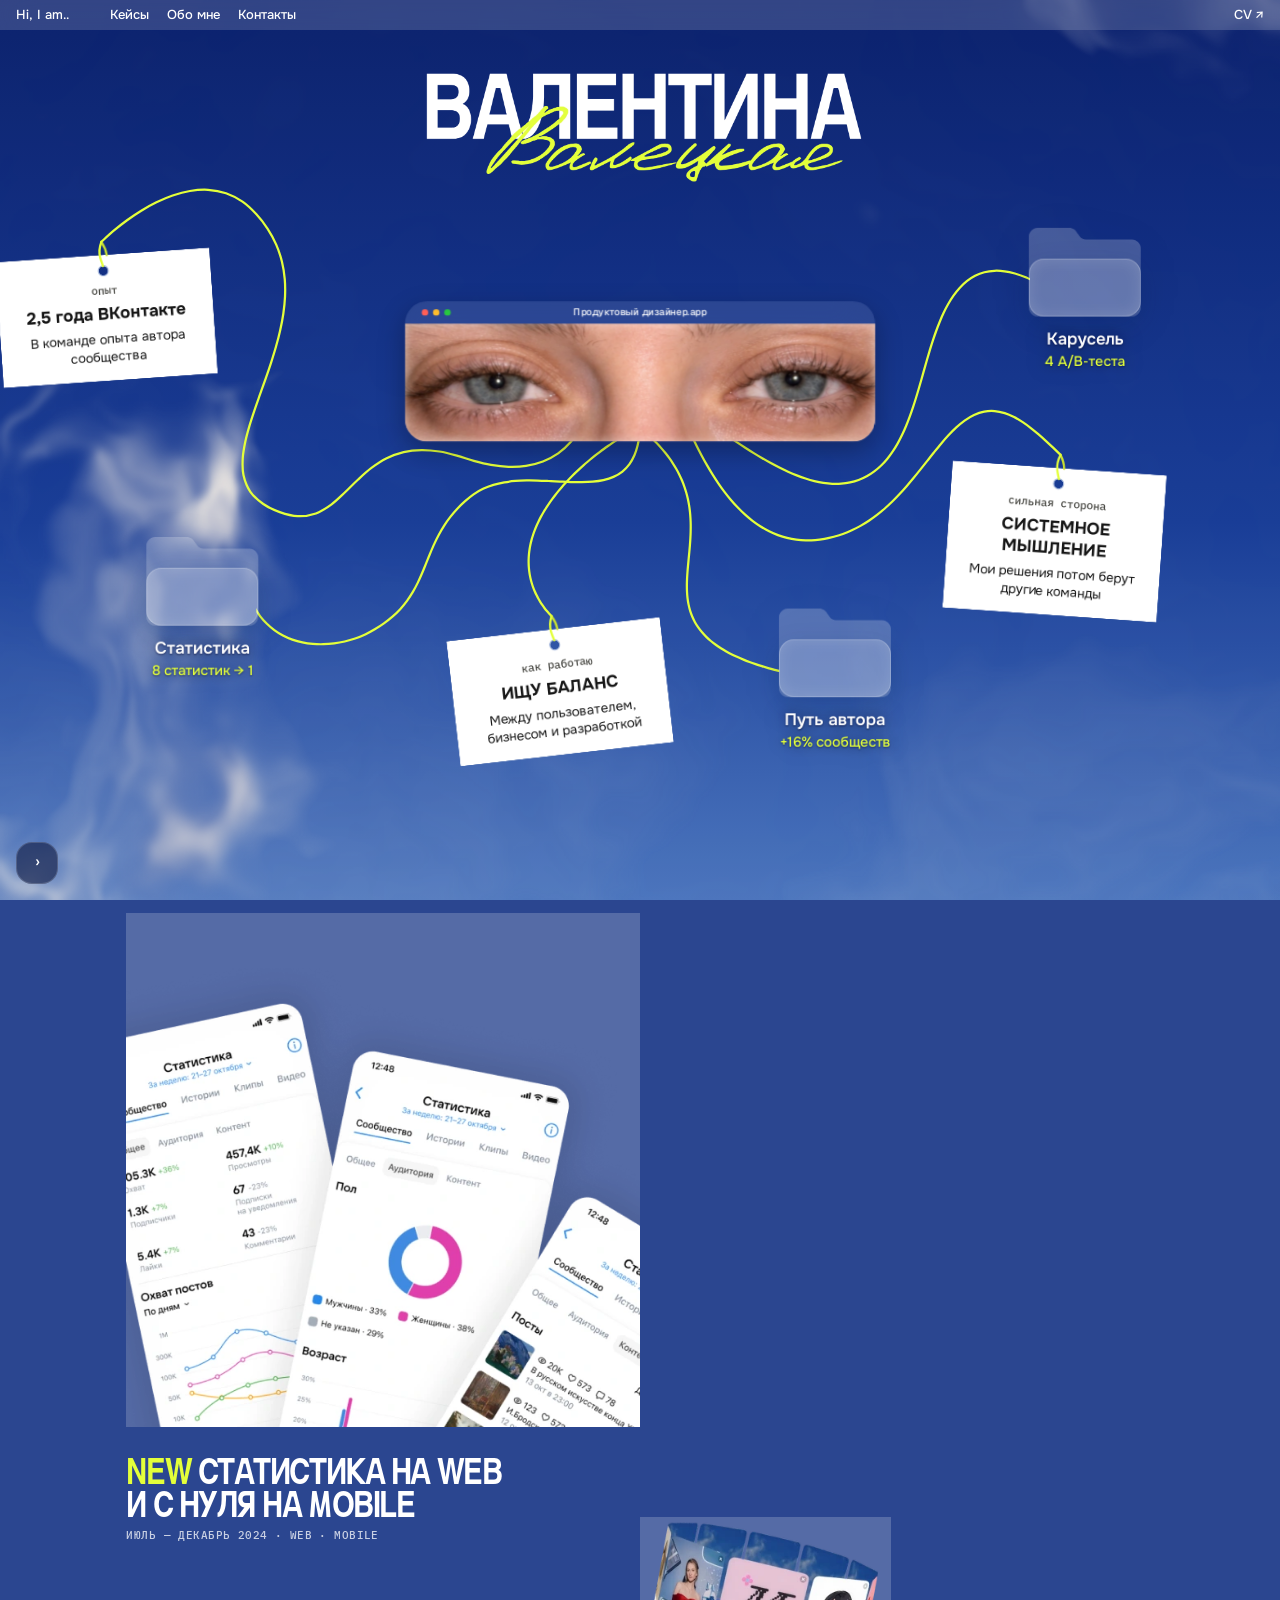
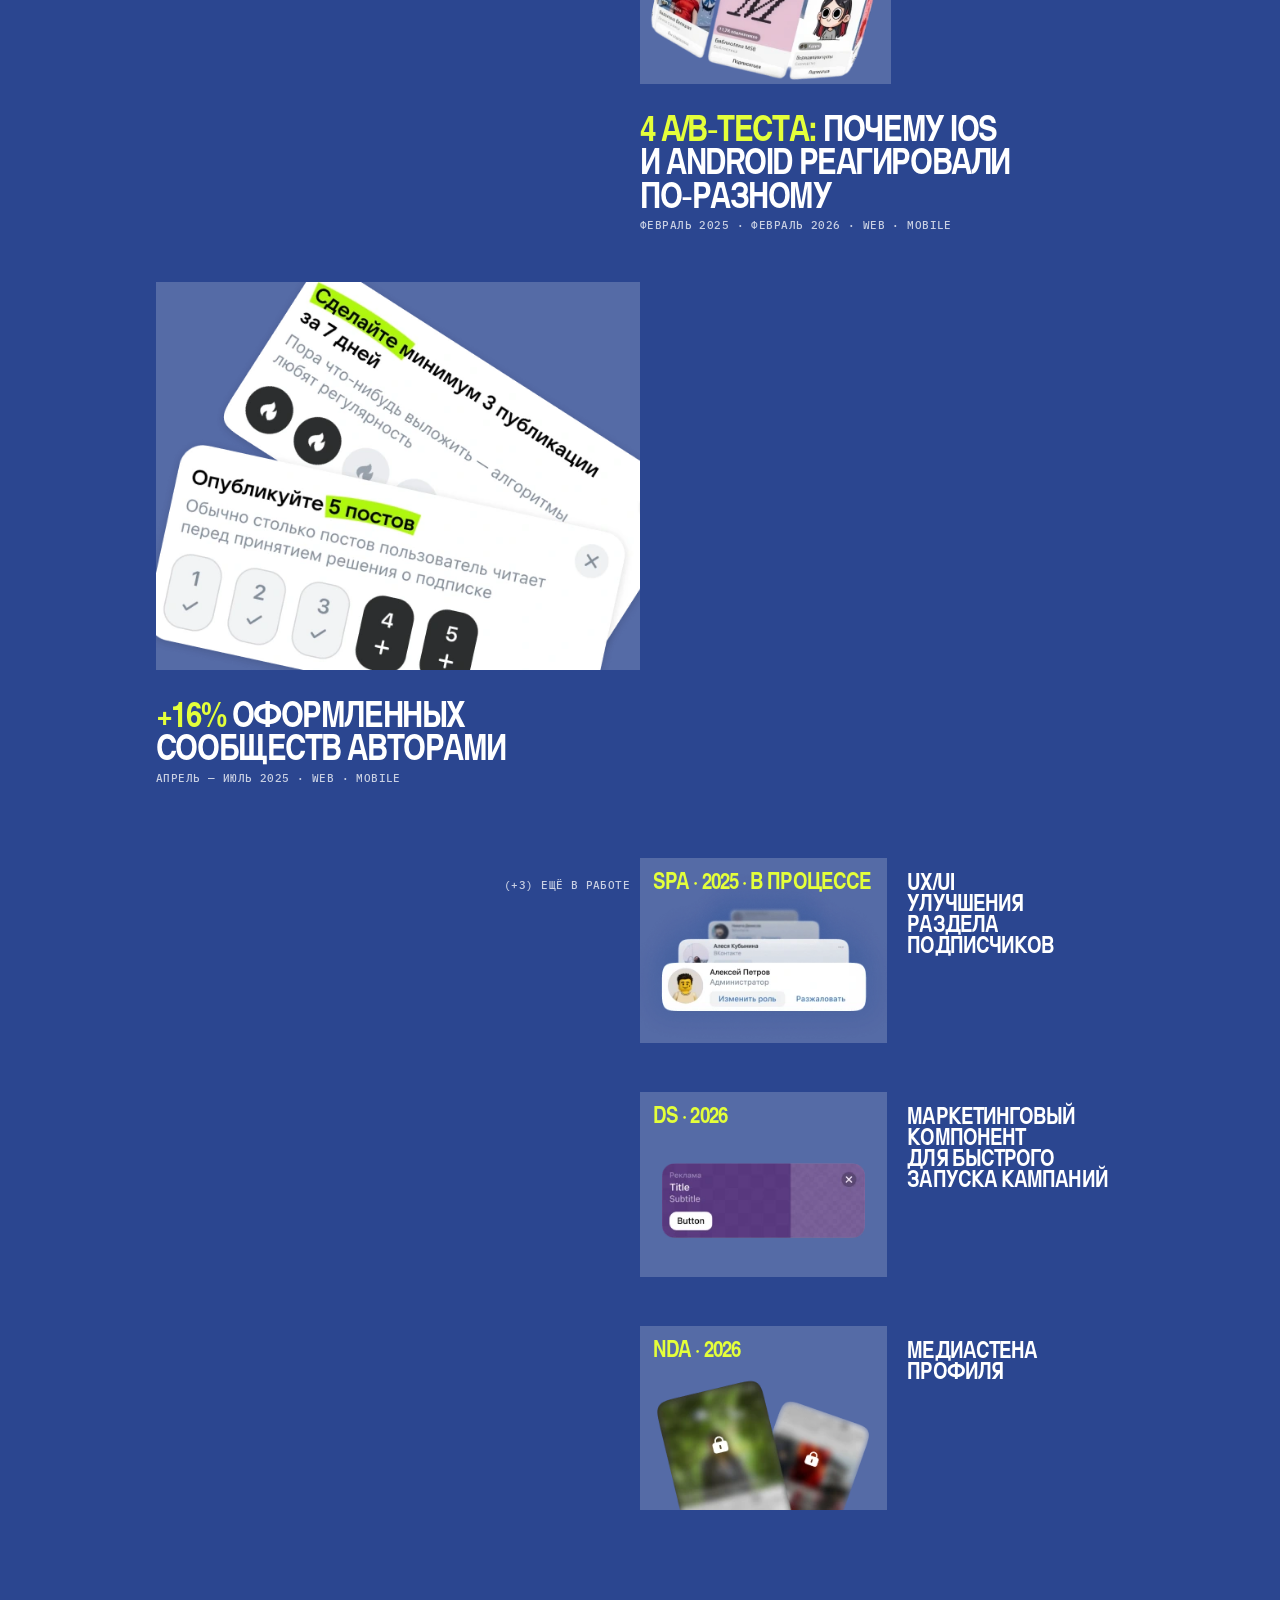
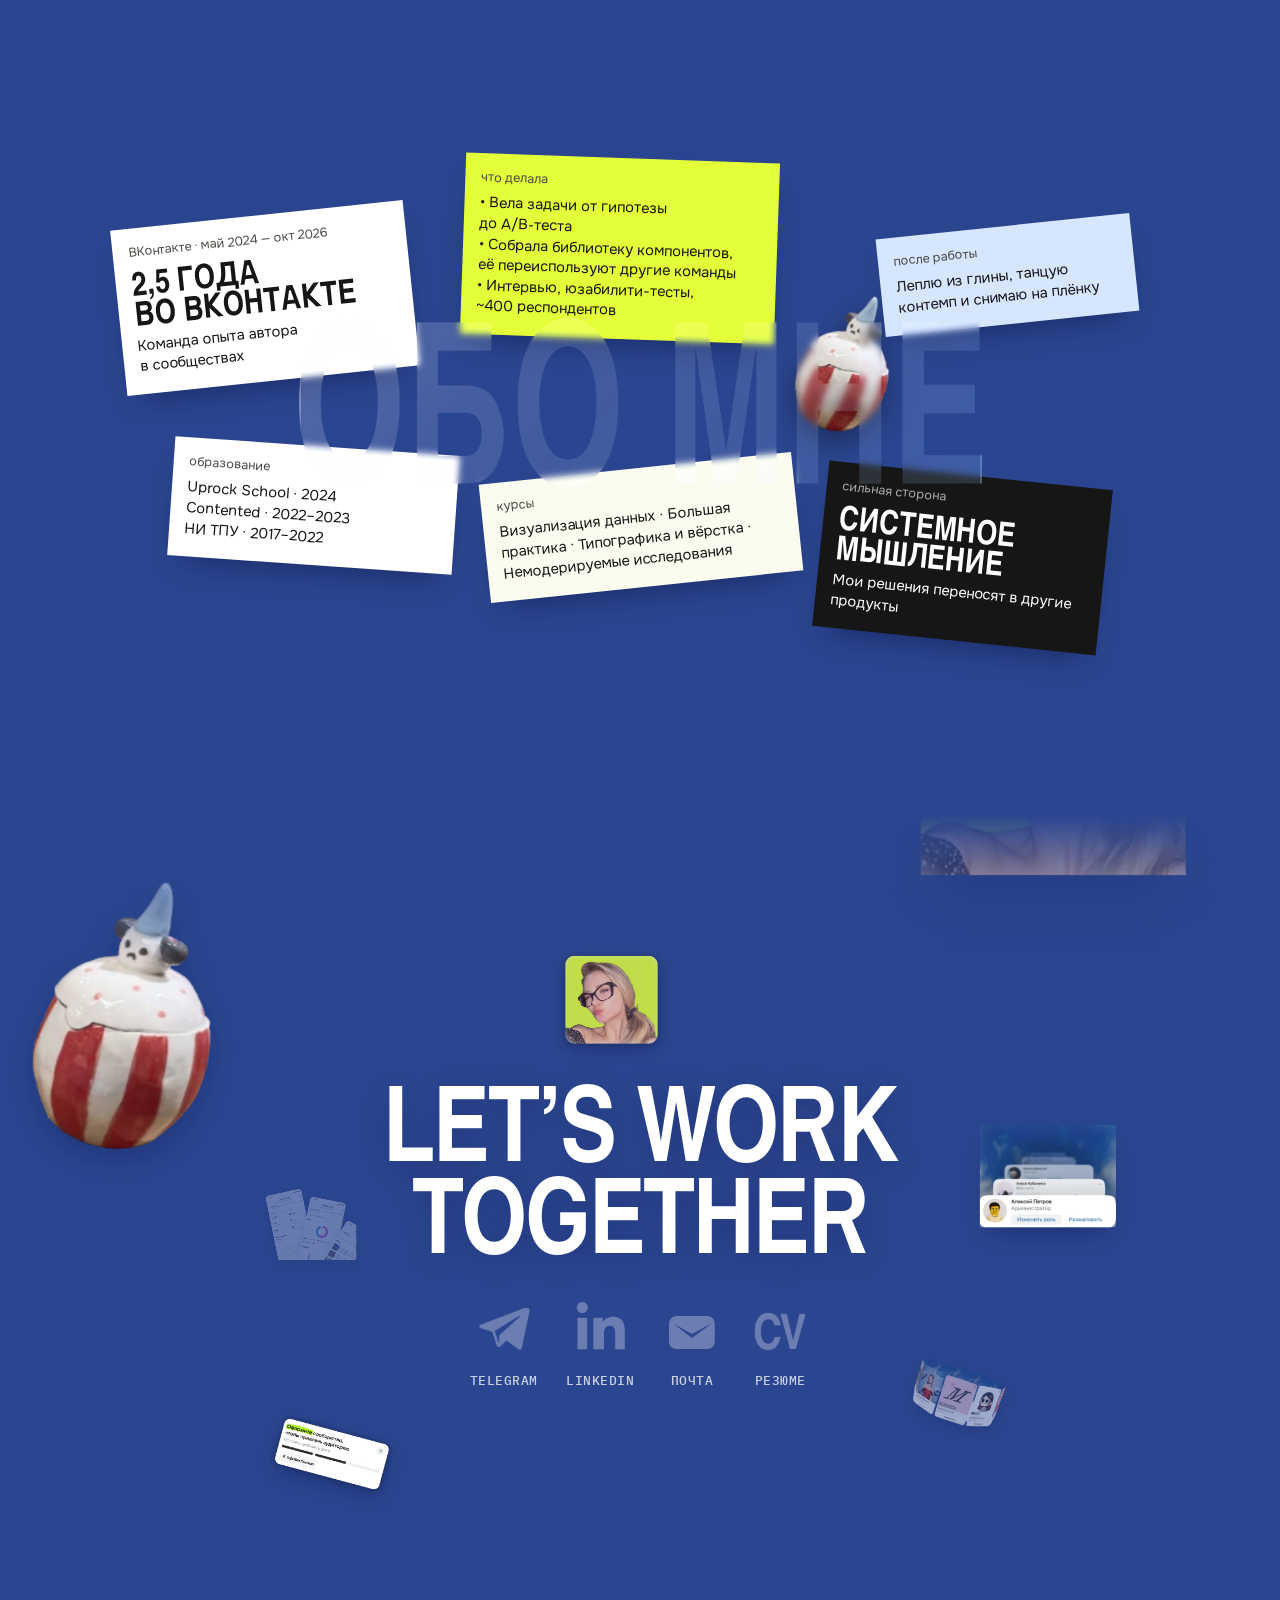
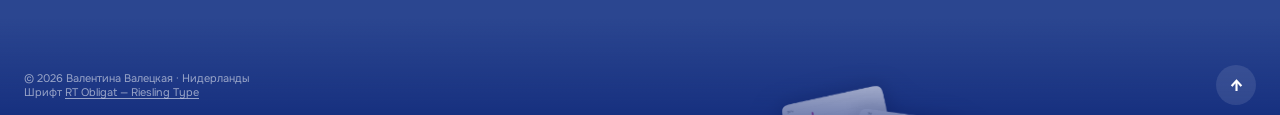
==== test/index.html @ 23420b8c "Верёвки: без маски и стекла, к папке без зазора, одновременный приход; ховер с узла на папку; футер " ====
<!DOCTYPE html>
<html lang="ru" class="smooth-float">
<head>
<meta charset="utf-8"><base href="../"><meta name="robots" content="noindex"><link rel="icon" href="data:,">
<meta name="viewport" content="width=device-width, initial-scale=1">
<title>ТЕСТ · Валентина Валецкая · Web</title>
<link rel="preconnect" href="https://fonts.googleapis.com"><link rel="preconnect" href="https://fonts.gstatic.com" crossorigin>
<link href="https://fonts.googleapis.com/css2?family=Onest:wght@400;500;600;700&family=IBM+Plex+Mono:wght@500&family=Geist:wght@500&display=swap" rel="stylesheet">
<link rel="stylesheet" href="css/tokens.css?v=11230410">
<link rel="stylesheet" href="css/web.css?v=11242345">
<link rel="stylesheet" href="css/modal.css?v=11230410">
<!-- ТЕСТОВАЯ КОПИЯ (test/): варианты масштаба блоков, 23.11. Пути — от корня сайта через <base>. -->
<script>/* настройки, которые web.js читает при загрузке; v — вариант для сравнения (1 — зафиксирован, 2 — Figma 238:8845 + комментарии) */ { const q = new URLSearchParams(location.search), d = document.documentElement, v = q.get('sky1'); d.dataset.style = 'old'; d.dataset.skyTop = v === null ? '.35' : v; d.dataset.v = q.get('v') === '2' ? '2' : '1'; d.classList.add('v2-boot', 'js'); /* 'js' сразу в <head>: узлы первого экрана скрыты с первого кадра (раньше мелькали до загрузки web.js) */
  if ('scrollRestoration' in history) history.scrollRestoration = 'manual'; if (!location.hash) addEventListener('load', () => scrollTo(0, 0)); }
/* «Обо мне» как в Figma 165:2635: положение [left, top] и наклон каждой карточки (порядок как в разметке) */
window.PILE_LAYOUT = [[188, 130, -6], [540, 72, 2], [881, 210, 7], [965, 142, -6], [561, 388, -6], [903, 395, 6], [242, 366, 4]];
/* Вариант №2 (её комментарий 24.11, 22:24): карточки закрывают надпись «Обо мне» — она проявляется, только когда видно ≥60 % её площади.
   Порядок: ВКонтакте, что делала (висит на верёвке по центру), игрушка, после работы, курсы, сильная сторона, образование */
if (document.documentElement.dataset.v === '2') window.PILE_LAYOUT = [[279, 135, -6], [560, 84, 4], [858, 150, 7], [953, 178, -9.2], [570, 324, -8.2], [865, 323, 13.1], [324, 313, 6.3]]; /* её исходная композиция 249:9943 (25.11), центр бирки — на оси */</script>
<link rel="stylesheet" href="test/fit.css?v=64">
</head>
<body class="v7">
<div class="sky" aria-hidden="true"></div>

<!-- 0 · Меню-бар -->
<header class="bar">
  <a class="bar__hi" href="#top">Hi, I&nbsp;am..</a>
  <nav class="bar__nav" aria-label="Разделы"><a href="#cases">Кейсы</a><a href="#about">Обо мне</a><a href="#contacts">Контакты</a></nav>
  <a class="bar__cv" href="cv.pdf" target="_blank" rel="noopener">CV ↗</a>
</header>

<main>
<h1 class="vh">Валентина Валецкая — продуктовый дизайнер</h1>

<!-- 1 · ГЕРОЙ — её фрейм 24:4008, ховер — 24:4088 -->
<section class="hero" id="top">
  <div class="stage" id="stage">
    <svg class="lines" viewBox="0 0 1440 900" aria-hidden="true">
      <path data-to="t1" class="rev" pathLength="1" transform="matrix(.93821 -.34606 .34606 .93821 198.9531 247.1184)" d="M0 27.586C60.511-4.986 134.313-17.589 156.847 40.139 210.553 177.725-48.902 250.232 41.914 332.958 99.928 385.805 138.791 261.893 232.567 341.993 300.649 400.146 346.464 364.072 356.523 354.139"/>
      <path data-to="f1" pathLength="1" transform="matrix(-.87765 .47931 .47931 .87765 714.6855 444.7693)" d="M0 11.087C54.239 106.231 113.553-16.745 183.595 1.974 253.328 20.611 253.95 84.899 331.006 87.253 365.716 88.314 419.702 65.021 421.111 6.055"/>
      <path data-to="t2" pathLength="1" transform="translate(606.8418 464)" d="M97.158 0C38.658 31-54.442 117.6 41.158 216"/>
      <path data-to="f2" pathLength="1" transform="matrix(.93821 -.34606 .34606 .93821 722.5002 458.5001)" d="M0 0C91.457 149.379-91.942 187.164 78.558 307.164"/>
      <path data-to="t3" pathLength="1" transform="translate(770.5 454)" d="M0 0C21 47.167 70.5 132.469 163 126 322 114.881 340-94 455.5 71.5"/>
      <path data-to="f3" pathLength="1" transform="translate(796 285.6593)" d="M0 166.841C324 401.341 241.5-76.659 421.5 10.841"/>
    </svg>

    <img class="name" src="assets/hero-name-v7.webp" alt="Валентина Валецкая" width="1438" height="393">
    <div class="tip"><img src="assets/tooltip.webp" alt="Product Designer" width="800" height="463"></div>

    <div class="win">
      <div class="win__top"><i></i><i></i><i></i><span>Валя.app</span></div>
      <div class="win__eyes"><img id="eyes" src="assets/eyes/center-relaxed.webp" alt="Глаза Вали следят за курсором" width="1172" height="294"><b class="cnr"></b></div>
      <div class="win__bot"><a class="pill" href="https://t.me/emgusei" target="_blank" rel="noopener">TG ↗</a><a class="pill" href="cv.pdf" target="_blank" rel="noopener">CV ↓</a></div>
    </div>

    <!-- Папки: стекло, внутри — кусочки кейса. При наведении папка раскрывается в большую -->
    <a class="node folder" id="f1" href="#case-stat" style="left:187px;top:566px">
      <span class="ic"><svg class="ic__back" viewBox="0 0 120 95.1"><path d="M9.06 0H43.02C47.55 0 49.81 2.26 52.08 5.66L55.47 10.19C56.6 11.32 58.87 12.45 61.13 12.45H110.94C115.47 12.45 120 16.98 120 21.51V86.04C120 90.57 115.47 95.09 110.94 95.09H9.06C4.53 95.09 0 90.57 0 86.04V9.06C0 4.53 4.53 0 9.06 0Z"/></svg>
        <img class="ic__in" src="assets/in-stat.webp" alt="" style="left:-2px;top:-8px;width:128px"><i class="ic__front"></i></span>
      <b class="folder__t">Статистика</b><span class="folder__m">8 статистик → 1</span>
      <span class="big" aria-hidden="true"><svg class="big__shape" viewBox="0 0 328 266.1"><path d="M24.75 0H117.58C129.96 0 136.15 6.34 142.34 15.84L151.62 28.51C154.72 31.68 160.91 34.85 167.09 34.85H303.25C315.62 34.85 328 47.52 328 60.19V240.75C328 253.42 315.62 266.09 303.25 266.09H24.75C12.38 266.09 0 253.42 0 240.75V25.34C0 12.67 12.38 0 24.75 0Z"/></svg>
        <b class="big__h"><em>8 статистик → 1</em> раздел на&nbsp;web и&nbsp;mobile</b><span class="big__pv"><img class="big__img" src="assets/case1-cover.webp" alt="" style="--l:40px;--t:100px;--w:250px"></span><img class="big__img big__img--plain" src="assets/case1-cover.webp" alt=""></span>
    </a>
    <a class="node folder" id="f2" href="#case-path" style="left:855px;top:642px">
      <span class="ic"><svg class="ic__back" viewBox="0 0 120 95.1"><path d="M9.06 0H43.02C47.55 0 49.81 2.26 52.08 5.66L55.47 10.19C56.6 11.32 58.87 12.45 61.13 12.45H110.94C115.47 12.45 120 16.98 120 21.51V86.04C120 90.57 115.47 95.09 110.94 95.09H9.06C4.53 95.09 0 90.57 0 86.04V9.06C0 4.53 4.53 0 9.06 0Z"/></svg>
        <img class="ic__in" src="assets/in-path.webp" alt="" style="left:6px;top:4px;width:116px"><i class="ic__front"></i></span>
      <b class="folder__t">Путь автора</b><span class="folder__m">+16% сообществ</span>
      <span class="big" aria-hidden="true"><svg class="big__shape" viewBox="0 0 328 266.1"><path d="M24.75 0H117.58C129.96 0 136.15 6.34 142.34 15.84L151.62 28.51C154.72 31.68 160.91 34.85 167.09 34.85H303.25C315.62 34.85 328 47.52 328 60.19V240.75C328 253.42 315.62 266.09 303.25 266.09H24.75C12.38 266.09 0 253.42 0 240.75V25.34C0 12.67 12.38 0 24.75 0Z"/></svg>
        <b class="big__h"><em>+16%</em> оформленных сообществ</b><span class="big__pv"><img class="big__img" src="assets/case2-cover.webp" alt="" style="--l:16px;--t:88px;--w:296px"></span><img class="big__img big__img--plain" src="assets/case2-cover.webp" alt=""></span>
    </a>
    <a class="node folder" id="f3" href="#case-car" style="left:1166px;top:229px">
      <span class="ic"><svg class="ic__back" viewBox="0 0 120 95.1"><path d="M9.06 0H43.02C47.55 0 49.81 2.26 52.08 5.66L55.47 10.19C56.6 11.32 58.87 12.45 61.13 12.45H110.94C115.47 12.45 120 16.98 120 21.51V86.04C120 90.57 115.47 95.09 110.94 95.09H9.06C4.53 95.09 0 90.57 0 86.04V9.06C0 4.53 4.53 0 9.06 0Z"/></svg>
        <img class="ic__in" src="assets/in-car.webp" alt="" style="left:4px;top:-12px;width:118px"><i class="ic__front"></i></span>
      <b class="folder__t">Карусель</b><span class="folder__m">4 A/B‑теста</span>
      <span class="big big--left" aria-hidden="true"><svg class="big__shape" viewBox="0 0 328 266.1"><path d="M24.75 0H117.58C129.96 0 136.15 6.34 142.34 15.84L151.62 28.51C154.72 31.68 160.91 34.85 167.09 34.85H303.25C315.62 34.85 328 47.52 328 60.19V240.75C328 253.42 315.62 266.09 303.25 266.09H24.75C12.38 266.09 0 253.42 0 240.75V25.34C0 12.67 12.38 0 24.75 0Z"/></svg>
        <b class="big__h"><em>4 A/B‑теста</em> карусели авторов</b><span class="big__pv"><img class="big__img" src="assets/carousel-cover.webp" alt="" style="--l:75px;--t:76px;--w:199px"></span><img class="big__img big__img--car big__img--plain" src="assets/carousel-cover.webp" alt=""></span>
    </a>

    <!-- Бирки — её тексты, чуть под углом -->
    <div class="node tag" id="t1" tabindex="0" style="left:85px;top:268px;--r:-3.9deg"><div class="tag__c">
      <i class="tag__hole"></i><span class="tag__l">опыт</span><b class="tag__t tag__t--lc">2,5 года ВКонтакте</b><span class="tag__d">В&nbsp;команде опыта автора сообщества</span></div><svg class="tag__loop" aria-hidden="true"><path class="tag__back" d="M115 -14C117.6 -9.5 119.4 -4.6 119.8 0.5"/><path d="M115 -14C112.6 -8.6 111.6 -3.4 112.6 2.4 113.4 7 114.6 9.6 115 12"/><circle class="tag__j" cx="115" cy="-14" r=".5"/></svg></div>
    <div class="node tag" id="t2" tabindex="0" style="left:526px;top:674px;--r:-6.5deg"><div class="tag__c">
      <i class="tag__hole"></i><span class="tag__l">как работаю</span><b class="tag__t">Ищу баланс</b><span class="tag__d">Между пользователем, бизнесом и&nbsp;разработкой</span></div><svg class="tag__loop" aria-hidden="true"><path class="tag__back" d="M115 -14C117.6 -9.5 119.4 -4.6 119.8 0.5"/><path d="M115 -14C112.6 -8.6 111.6 -3.4 112.6 2.4 113.4 7 114.6 9.6 115 12"/><circle class="tag__j" cx="115" cy="-14" r=".5"/></svg></div>
    <div class="node tag" id="t3" tabindex="0" style="left:1118px;top:502px;--r:4deg"><div class="tag__c">
      <i class="tag__hole"></i><span class="tag__l">сильная сторона</span><b class="tag__t">Системное<br>мышление</b><span class="tag__d">Мои решения потом берут другие команды</span></div><svg class="tag__loop" aria-hidden="true"><path class="tag__back" d="M115 -14C117.6 -9.5 119.4 -4.6 119.8 0.5"/><path d="M115 -14C112.6 -8.6 111.6 -3.4 112.6 2.4 113.4 7 114.6 9.6 115 12"/><circle class="tag__j" cx="115" cy="-14" r=".5"/></svg></div>
  </div>
</section>

<!-- 2 · КЕЙСЫ — без заголовка, облака светлеют -->
<section class="cases" id="cases" aria-label="Кейсы">
  <div class="cases__grid">
    <a class="case" href="#case-stat">
      <h2 class="case__h"><em>NEW статистика</em> на&nbsp;web и&nbsp;с&nbsp;нуля на&nbsp;mobile</h2>
      <img class="case__img" src="assets/case1-card.webp" alt="Экраны новой статистики сообществ" loading="lazy">
      <ul class="chips"><li class="chip">Mobile</li></ul>
          </a>
    <a class="case" href="#case-path">
      <h2 class="case__h"><em>+16%</em> оформленных сообществ авторами</h2>
      <img class="case__img case__img--2" src="assets/case2-card.webp" alt="Карточки онбординга нового автора" loading="lazy">
      <ul class="chips"><li class="chip">Mobile</li></ul>
          </a>
    <a class="case case--car" href="#case-car">
      <h2 class="case__h"><em>4 A/B‑теста:</em> почему iOS и&nbsp;Android реагировали по‑разному</h2>
      <div class="case__spin"><img class="case__img case__img--3" src="assets/carousel-card.webp" alt="Карусель «Авторы для вас»" loading="lazy"><video class="case__video" muted loop playsinline preload="none" data-src="assets/carousel-spin.mp4"></video></div>
      <ul class="chips"><li class="chip">iOS</li><li class="chip">Android</li></ul>
          </a>
  </div>

  <!-- Другие работы — без заголовка, файлами -->
  <div class="files">
    <button class="file" type="button" data-locked><span class="file__pv"><img src="assets/subs-card.webp" alt=""><span class="chip">В процессе</span></span>
      <b class="file__t">Подписчики.case</b><span class="file__m">4 шага → 1</span><span class="plate"><b>Кейс в процессе</b>Дописываю. Расскажу на&nbsp;созвоне</span></button>
    <button class="file" type="button" data-locked><span class="file__pv file__pv--ad"><b>AD</b><span class="chip">В процессе</span></span>
      <b class="file__t">Рекламный баннер.case</b><span class="file__m">запуск за&nbsp;3&nbsp;недели</span><span class="plate"><b>Кейс в процессе</b>Дописываю. Расскажу на&nbsp;созвоне</span></button>
    <button class="file" type="button" data-locked><span class="file__pv"><img src="assets/cover-nda.webp" alt="" class="file__nda"><span class="chip">NDA</span></span>
      <b class="file__t">Кое-что для профиля.case</b><span class="file__m">2026, ещё не&nbsp;вышел</span><span class="plate"><b>Под NDA</b>Покажу на&nbsp;созвоне без&nbsp;записи</span></button>
  </div>
</section>

<!-- 3 · ОБО МНЕ — растащи. Заголовок — её вектор Obligat -->
<section class="about" id="about" aria-labelledby="about-h">
  <h2 class="vh" id="about-h">Обо мне</h2>
  <div class="pile" id="pile">
    <img class="pile__title" src="assets/about-title.webp" alt="" aria-hidden="true"><b class="pile__word" aria-hidden="true">Обо мне</b>
    <article class="card card--white" style="left:120px;top:140px;width:300px"><span class="card__l">ВКонтакте · май 2024 — окт 2026</span><b class="card__h">2,5 года во&nbsp;ВКонтакте</b><p>Команда опыта автора в&nbsp;сообществах</p></article>
    <article class="card card--lime" style="left:470px;top:110px;width:320px"><span class="card__l">что делала</span><ul><li>Вела задачи от&nbsp;гипотезы до&nbsp;A/B‑теста</li><li>Собрала библиотеку компонентов, её&nbsp;переиспользуют другие команды</li><li>Интервью, юзабилити-тесты, ~400&nbsp;респондентов</li></ul></article>
    <img class="toy" src="assets/web-obj-flower.webp" alt="Керамическая баночка-клоун, сделала сама" draggable="false" style="left:880px;top:120px;width:94px;--r:-7deg">
    <article class="card card--sky" style="left:1110px;top:150px;width:260px"><span class="card__l">после работы</span><p>Леплю из&nbsp;глины, танцую контемп и&nbsp;снимаю на&nbsp;плёнку</p></article>
    <article class="card card--paper" style="left:560px;top:470px;width:320px"><span class="card__l">курсы</span><p>Визуализация данных · Большая практика · Типографика и&nbsp;вёрстка · Немодерируемые исследования</p></article>
    <article class="card card--ink" style="left:1000px;top:420px;width:290px"><span class="card__l">сильная сторона</span><b class="card__h">Системное мышление</b><p>Мои решения переносят в другие продукты</p></article>
    <article class="card card--white" style="left:150px;top:560px;width:290px"><span class="card__l">образование</span><p>Uprock School · 2024<br>Contented · 2022–2023<br>НИ&nbsp;ТПУ · 2017–2022</p></article>
  </div>
  <button class="pile__tidy" type="button" hidden>Навести порядок</button>
</section>

<!-- 4 · КОНТАКТЫ — её лист, ровные язычки ↗, облако с травой снизу -->
<section class="cx" id="contacts" aria-labelledby="contacts-h">
  <!-- 4 · Контакты «Полёт» (её выбор 23.11 из contacts-lab.html): экран статичный, летят только картинки.
       Когда контакты встали на весь экран (это конец страницы), скролл вниз страницу не двигает — летим вперёд; вверх — как обычно -->
  <div class="cx__fx" aria-hidden="true"></div>
  <div class="cx__core">
    <h2 class="cx__h" id="contacts-h">Let’s work<br>together</h2>
    <div class="cx__btns">
      <a class="cx__btn" href="https://t.me/emgusei" target="_blank" rel="noopener">Telegram <i aria-hidden="true">↗</i></a>
      <button class="cx__btn" type="button" data-copy-btn="valentine.valetskaya@gmail.com" aria-label="Скопировать почту valentine.valetskaya@gmail.com">Почта <i aria-hidden="true"><svg viewBox="0 0 16 16"><rect x="5" y="5" width="9" height="9" rx="2"/><path d="M11 5V3.5A1.5 1.5 0 0 0 9.5 2h-6A1.5 1.5 0 0 0 2 3.5v6A1.5 1.5 0 0 0 3.5 11H5"/></svg></i></button>
      <a class="cx__btn" href="https://www.linkedin.com/in/vvalentin%D0%B5/" target="_blank" rel="noopener">LinkedIn <i aria-hidden="true">↗</i></a>
      <a class="cx__btn" href="cv.pdf" target="_blank" rel="noopener">Резюме <i aria-hidden="true">↗</i></a>
    </div>
  </div>
</section>
</main>

<!-- 5 · ФУТЕР — вместе с контактами один экран (Figma 172:2945) -->
<footer class="foot">
  <!-- футер по Figma 243:8877 «Web / Footer» (24.11, 21:35): слева строка © в две строки, справа «наверх» -->
  <p class="foot__meta">© 2026 Валентина Валецкая · Нидерланды<br>Шрифт <a href="https://www.rieslingtype.com/" target="_blank" rel="noopener">RT&nbsp;Obligat — Riesling Type</a></p>
  <a class="foot__up" href="#top" aria-label="Наверх">↑</a>
</footer>

<!-- Кейс — на весь экран, со своим адресом (#case-…), «назад» закрывает -->
<div class="case-modal" id="modal" role="dialog" aria-modal="true" aria-labelledby="modal-h" hidden>
  <div class="case-modal__in" tabindex="-1">
    <button class="case-modal__x" type="button" aria-label="Закрыть кейс">×</button>
    <div class="case-modal__body" id="modal-body"></div>
  </div>
</div>
<div class="toast" role="status"></div>

<script>/* из-за <base> якоря (#cases, #case-…) вели бы на корень — делаем их ссылками на эту же страницу */
document.querySelectorAll('a[href^="#"]').forEach(a => { a.href = location.pathname + location.search + a.getAttribute('href'); });</script>
<script src="js/sky.js?v=11230410"></script>
<script src="js/eyes.js?v=11230410"></script>
<script src="js/cases.js?v=11230410"></script>
<script src="js/web.js?v=11251010"></script>
<script src="test/fit.js?v=59"></script>
</body>
</html>
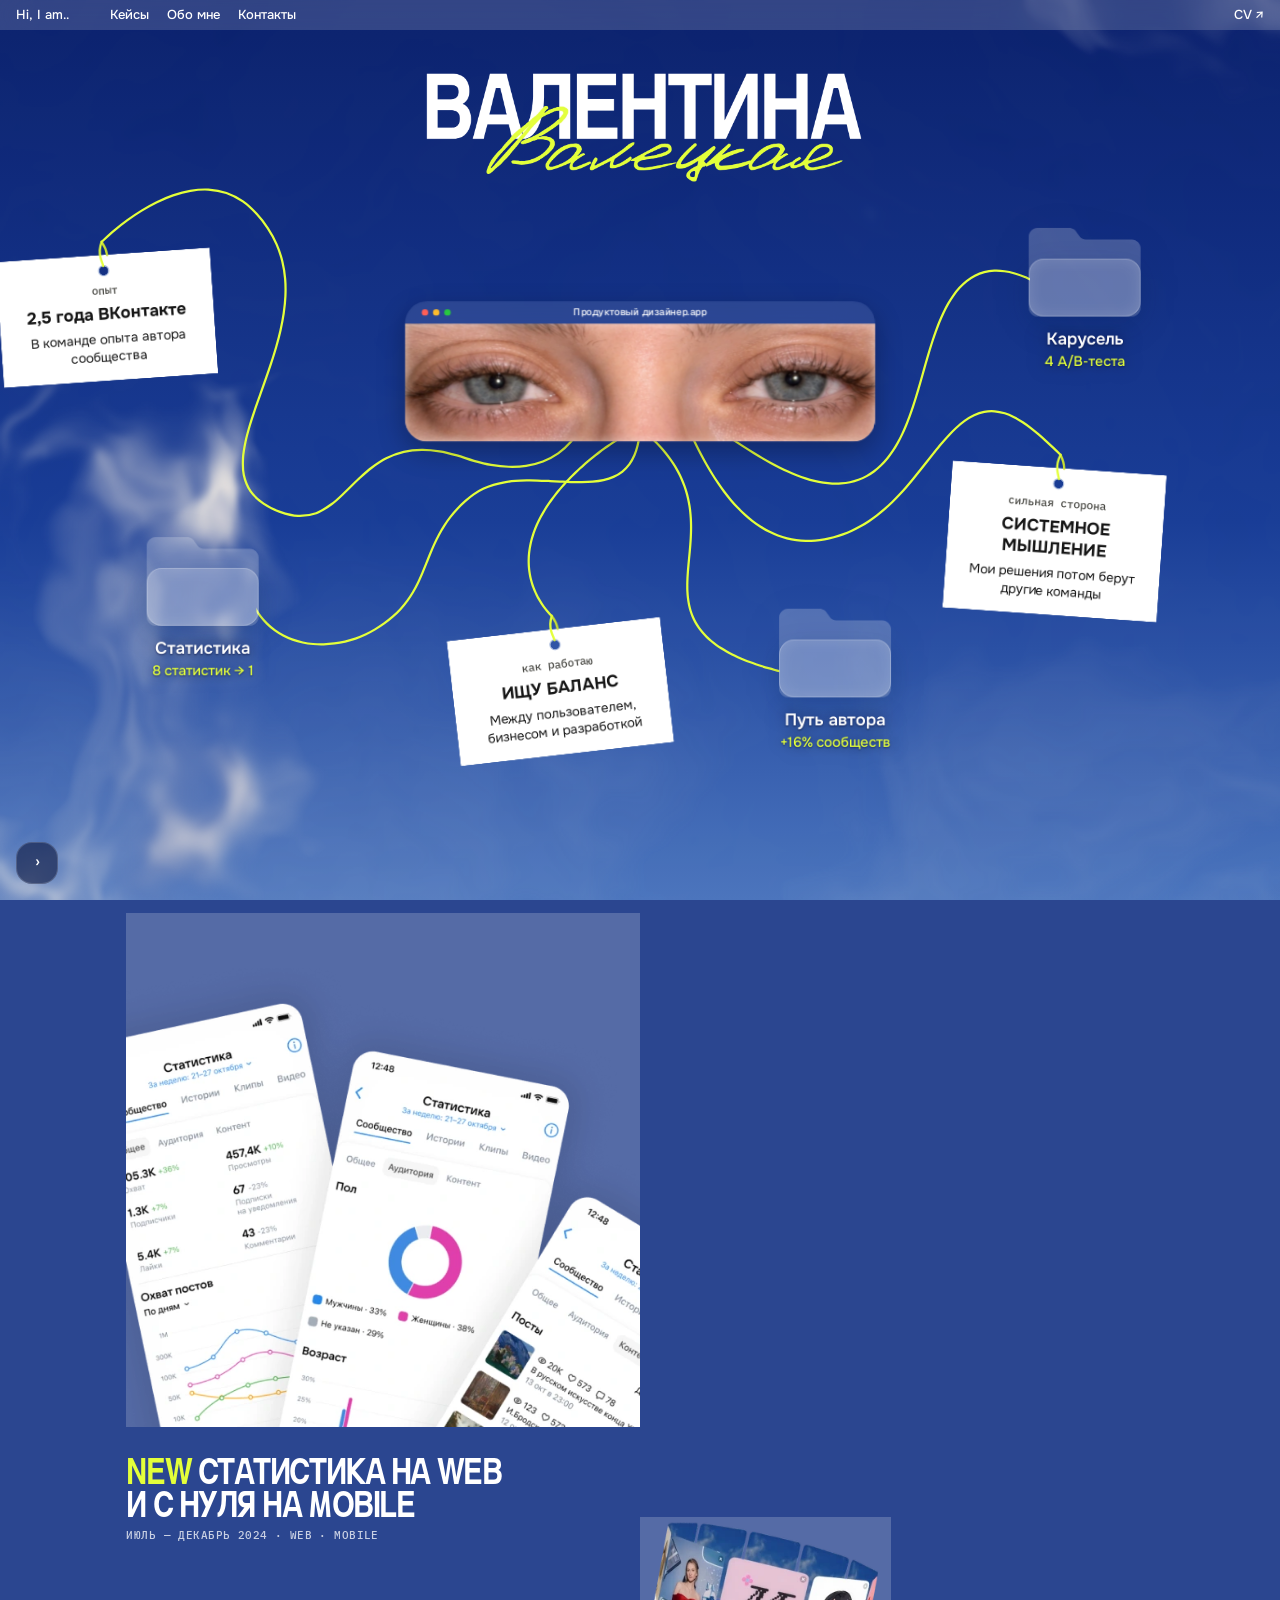
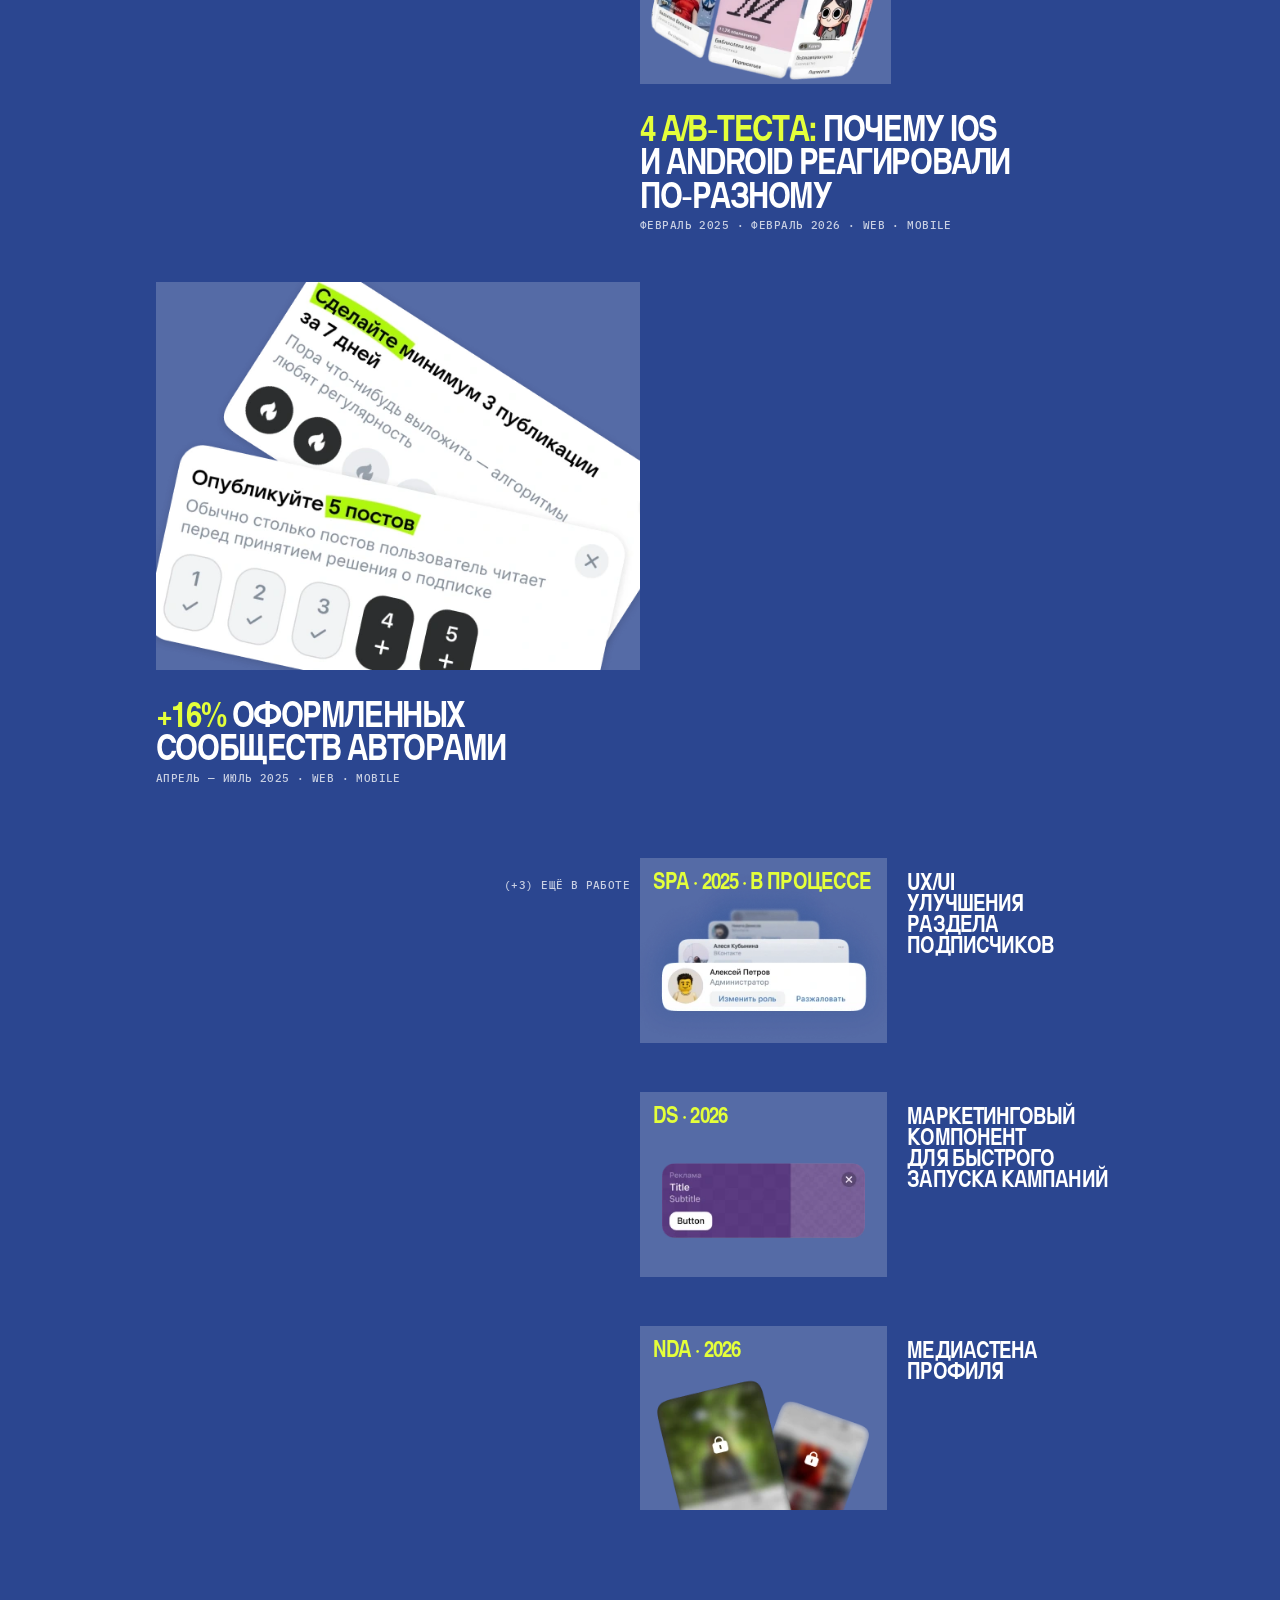
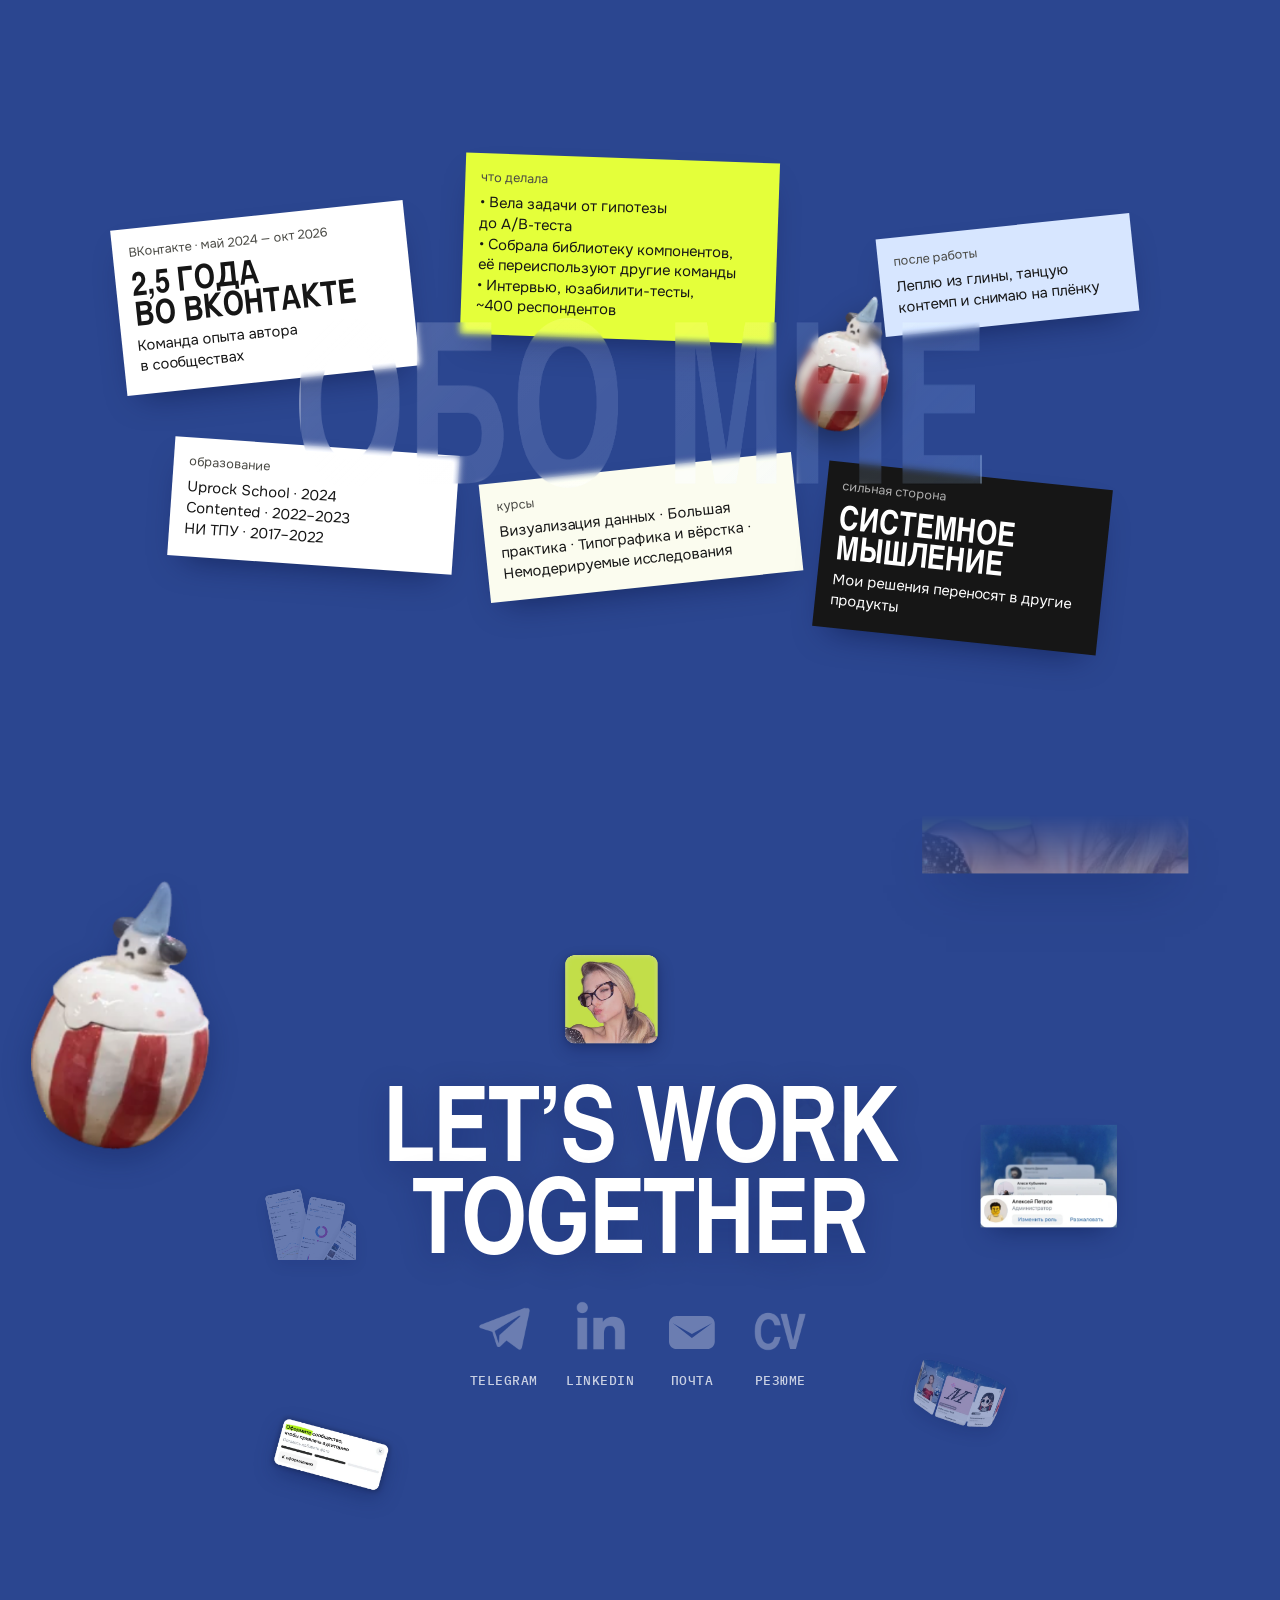
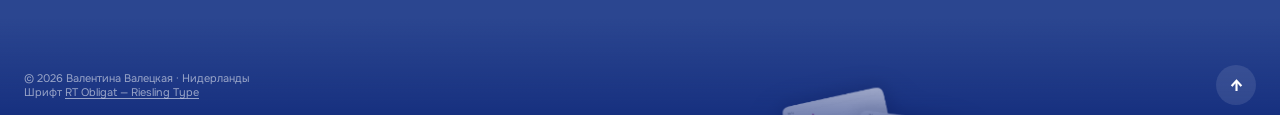
==== commit 6b3abe00: "Тест: варианты изгиба длинной верёвки" ====
--- a/test/index.html
+++ b/test/index.html
@@ -172,6 +172,6 @@
 <script src="js/eyes.js?v=11230410"></script>
 <script src="js/cases.js?v=11230410"></script>
 <script src="js/web.js?v=11251010"></script>
-<script src="test/fit.js?v=59"></script>
+<script src="test/fit.js?v=60"></script>
 </body>
 </html>
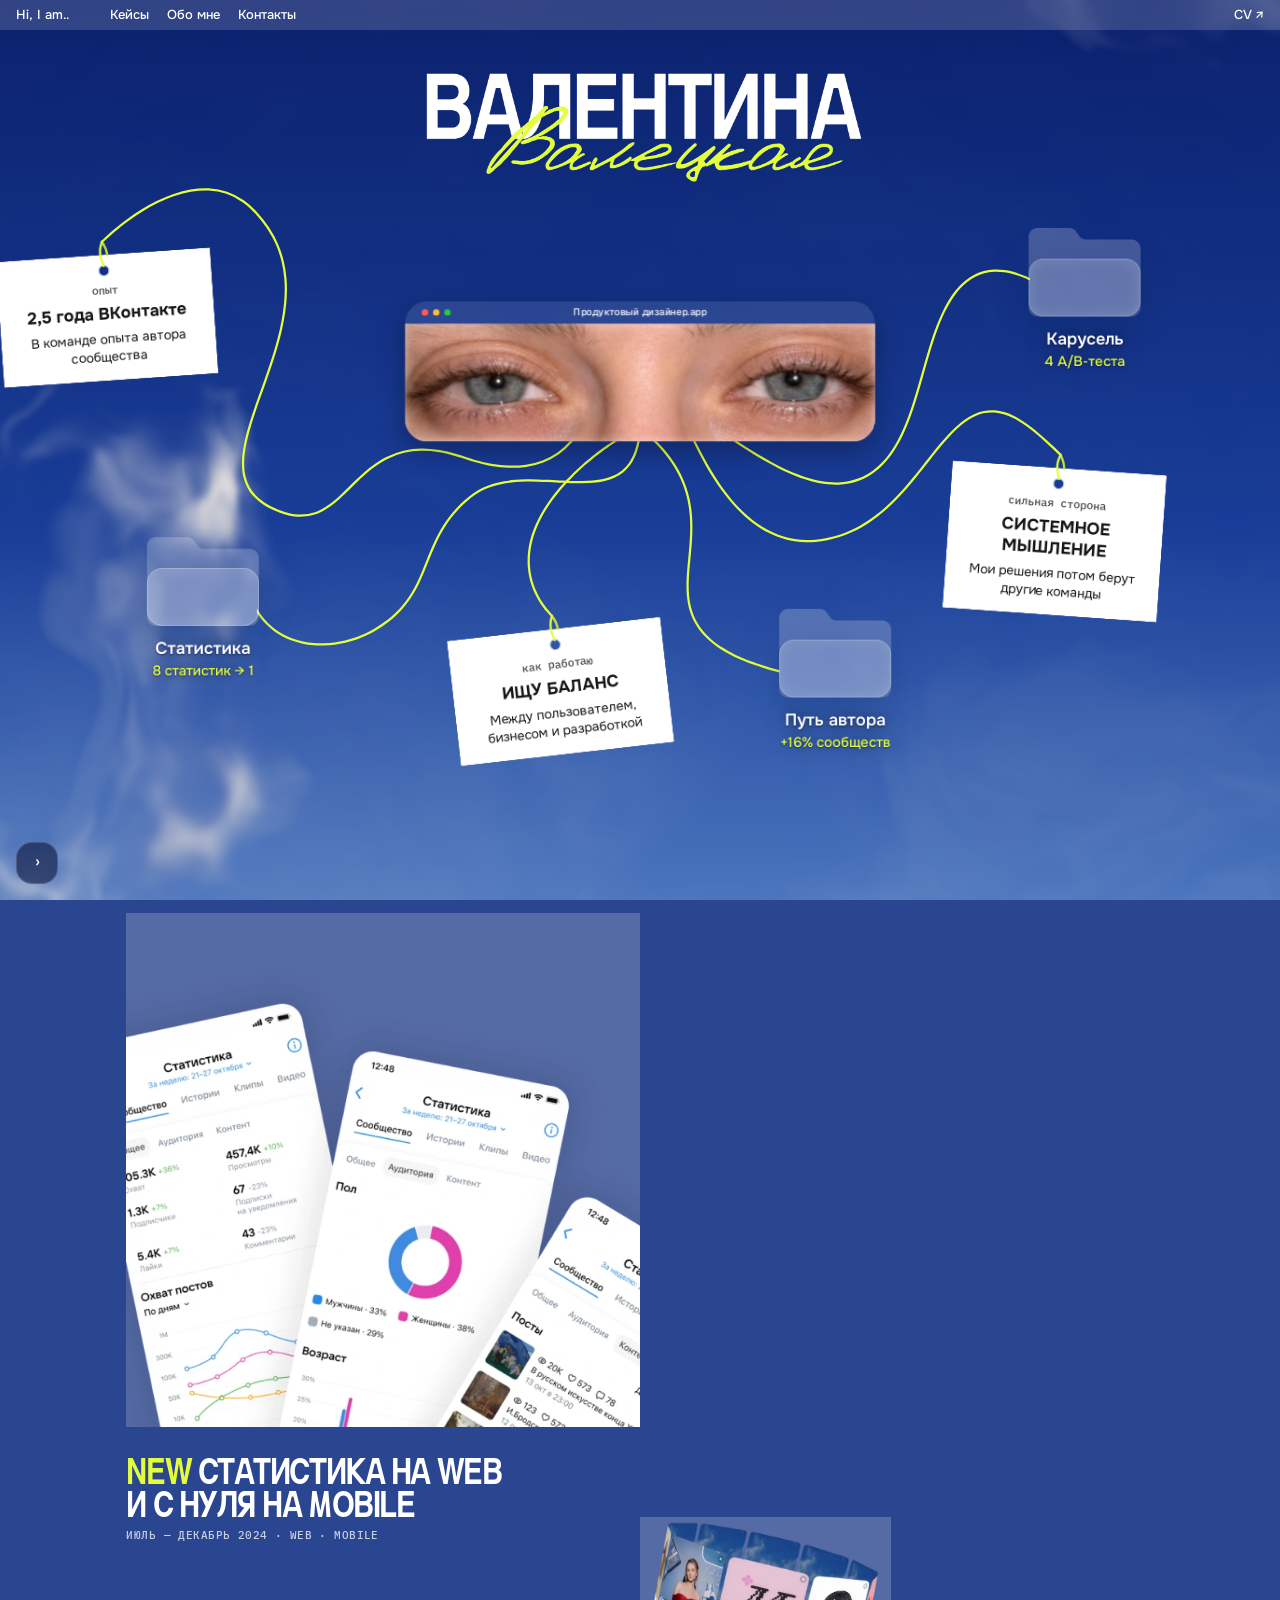
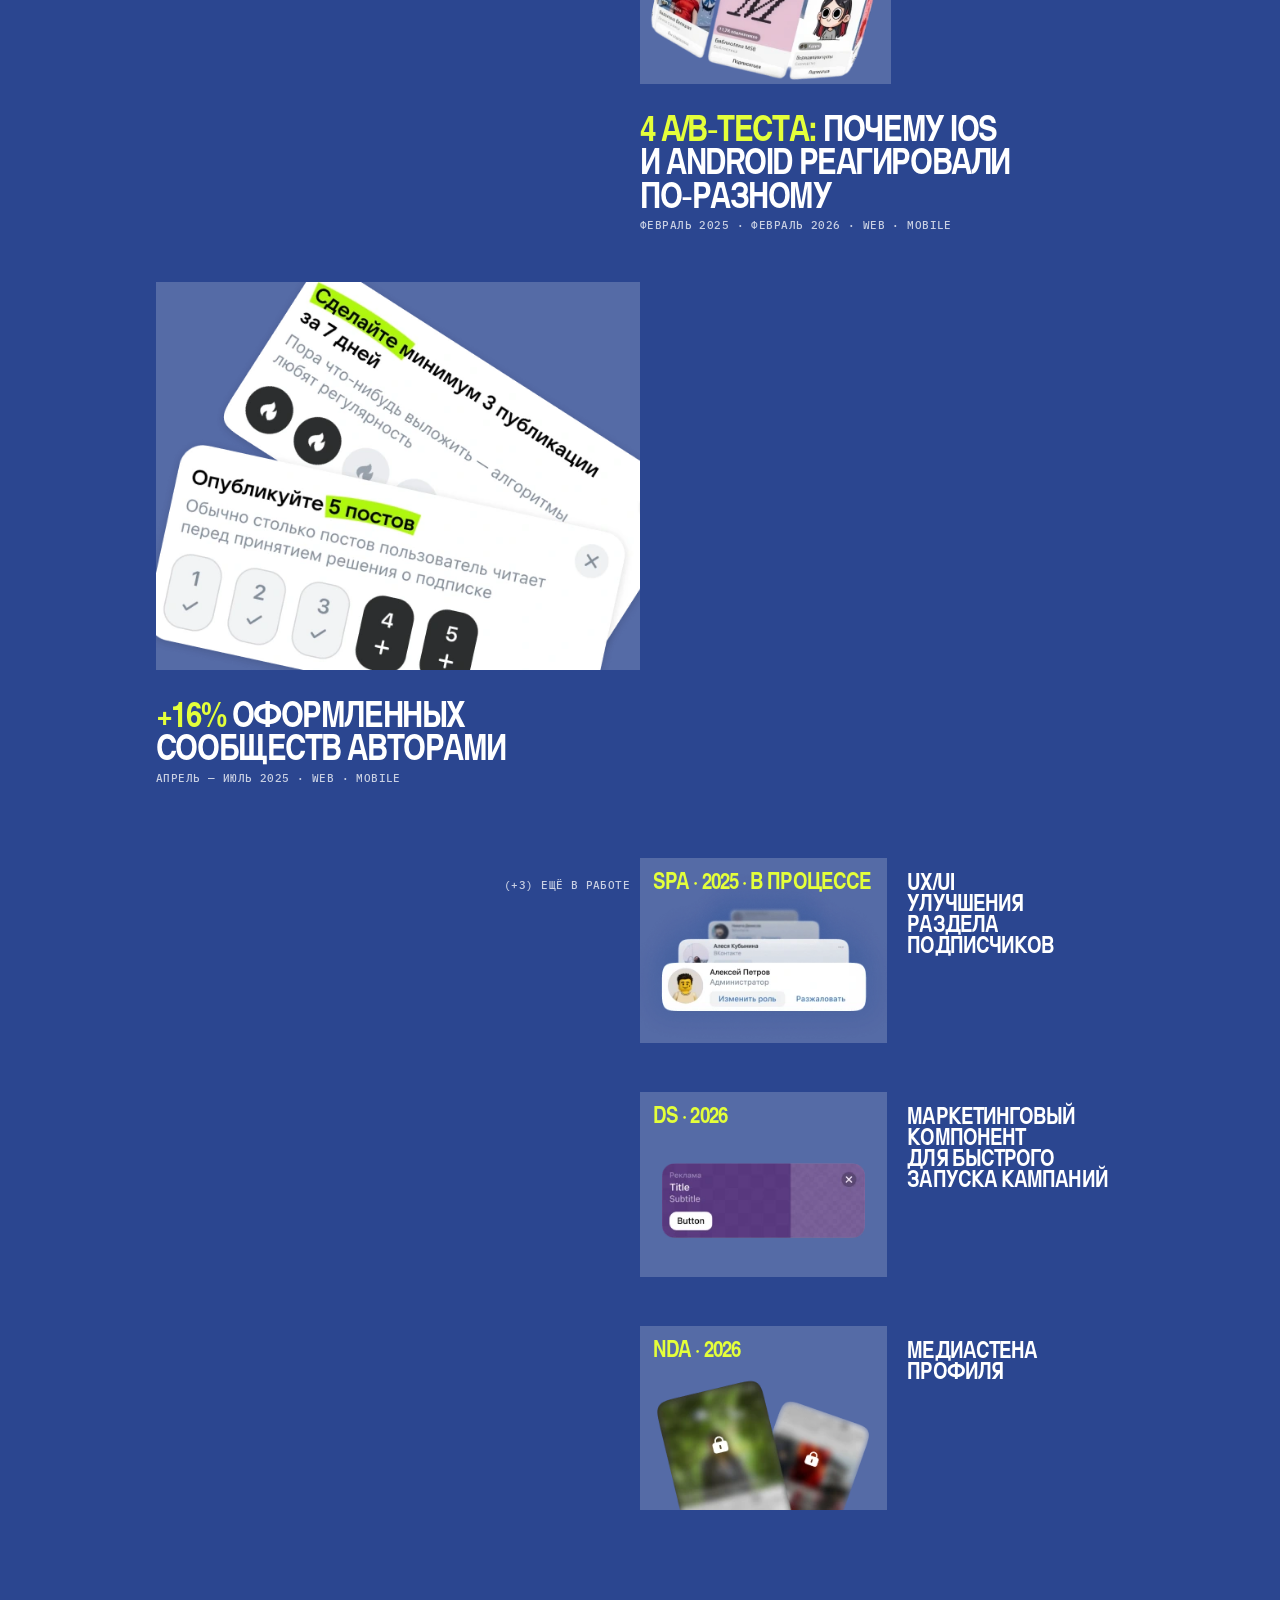
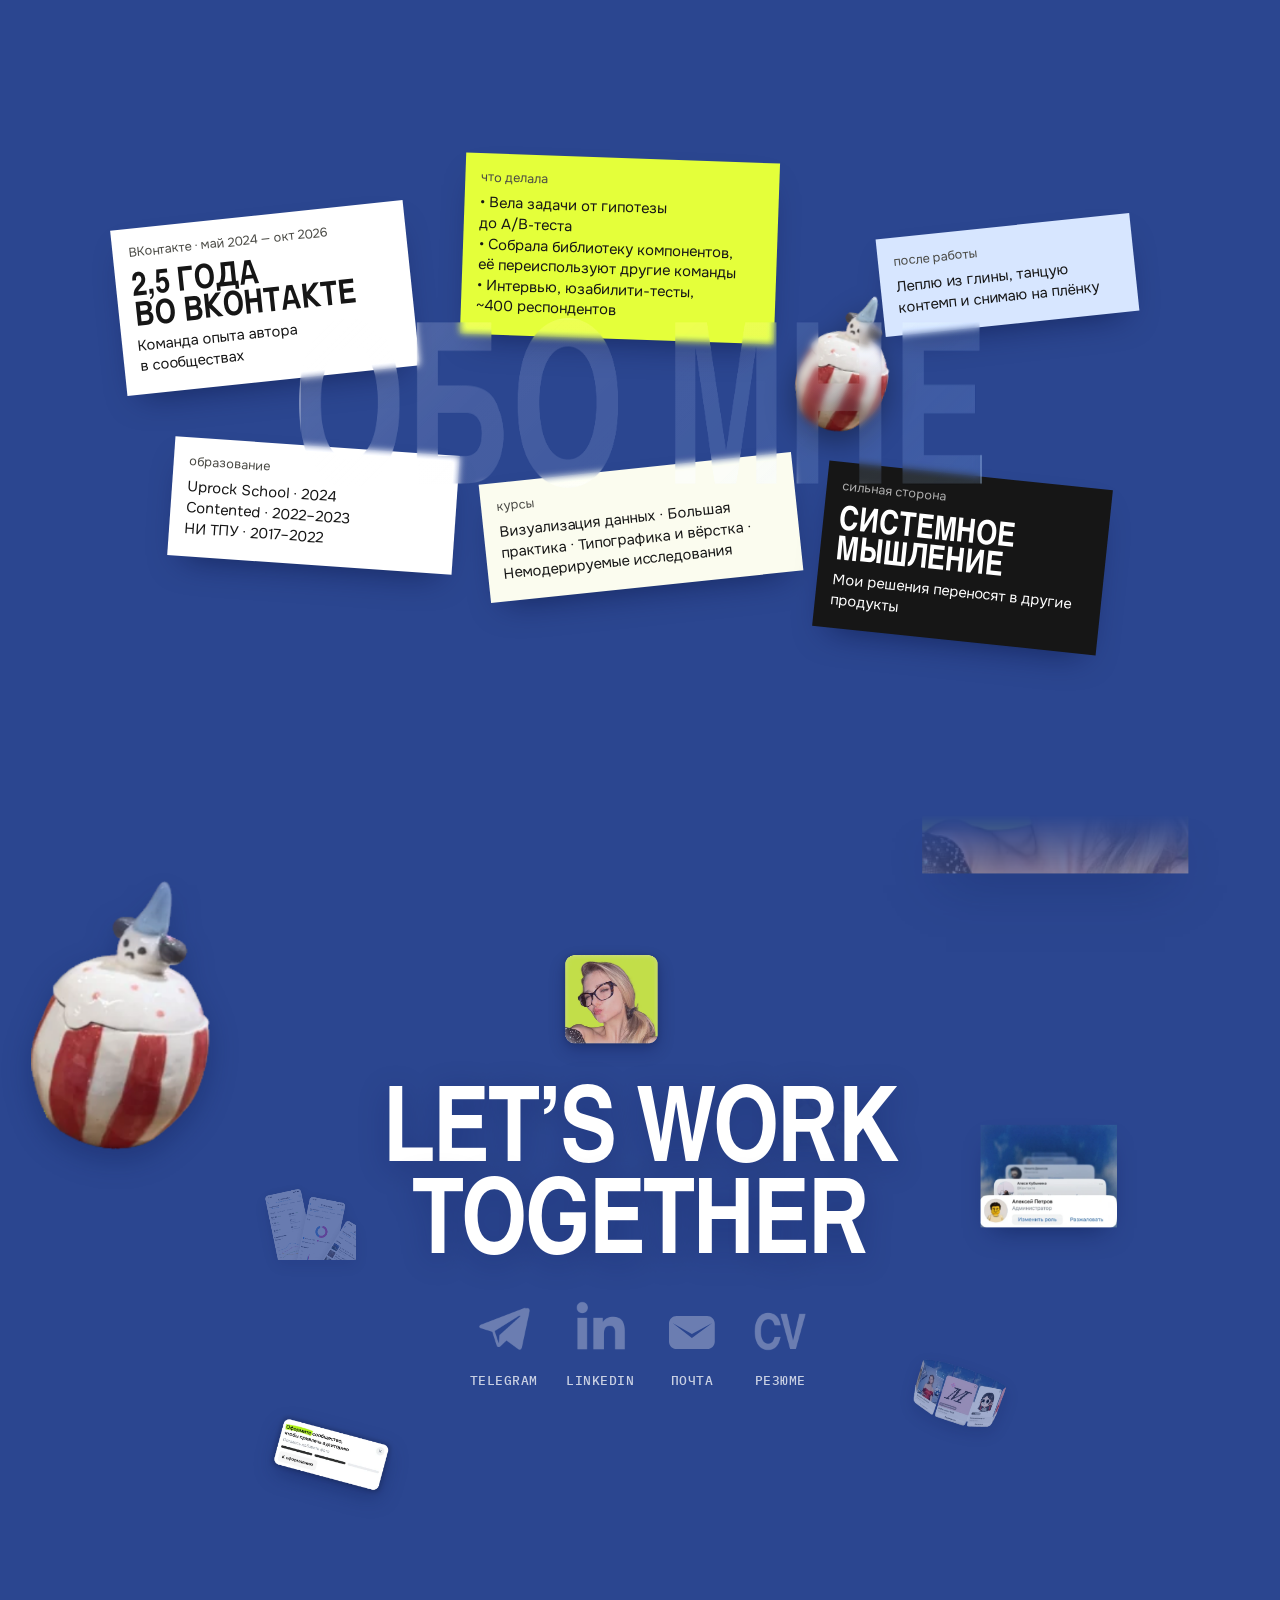
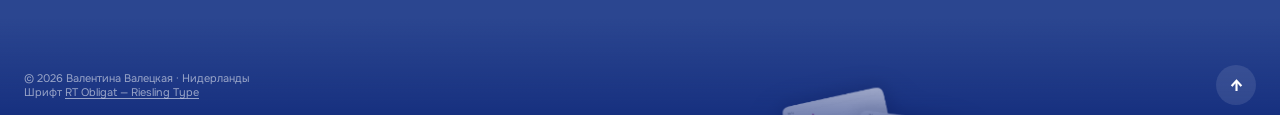
==== commit bedcef86: "Вертикальная верёвка гаснет при ховере, изгиб — волна" ====
--- a/test/index.html
+++ b/test/index.html
@@ -17,7 +17,7 @@
 /* Вариант №2 (её комментарий 24.11, 22:24): карточки закрывают надпись «Обо мне» — она проявляется, только когда видно ≥60 % её площади.
    Порядок: ВКонтакте, что делала (висит на верёвке по центру), игрушка, после работы, курсы, сильная сторона, образование */
 if (document.documentElement.dataset.v === '2') window.PILE_LAYOUT = [[279, 135, -6], [560, 84, 4], [858, 150, 7], [953, 178, -9.2], [570, 324, -8.2], [865, 323, 13.1], [324, 313, 6.3]]; /* её исходная композиция 249:9943 (25.11), центр бирки — на оси */</script>
-<link rel="stylesheet" href="test/fit.css?v=64">
+<link rel="stylesheet" href="test/fit.css?v=65">
 </head>
 <body class="v7">
 <div class="sky" aria-hidden="true"></div>
@@ -172,6 +172,6 @@
 <script src="js/eyes.js?v=11230410"></script>
 <script src="js/cases.js?v=11230410"></script>
 <script src="js/web.js?v=11251010"></script>
-<script src="test/fit.js?v=60"></script>
+<script src="test/fit.js?v=61"></script>
 </body>
 </html>
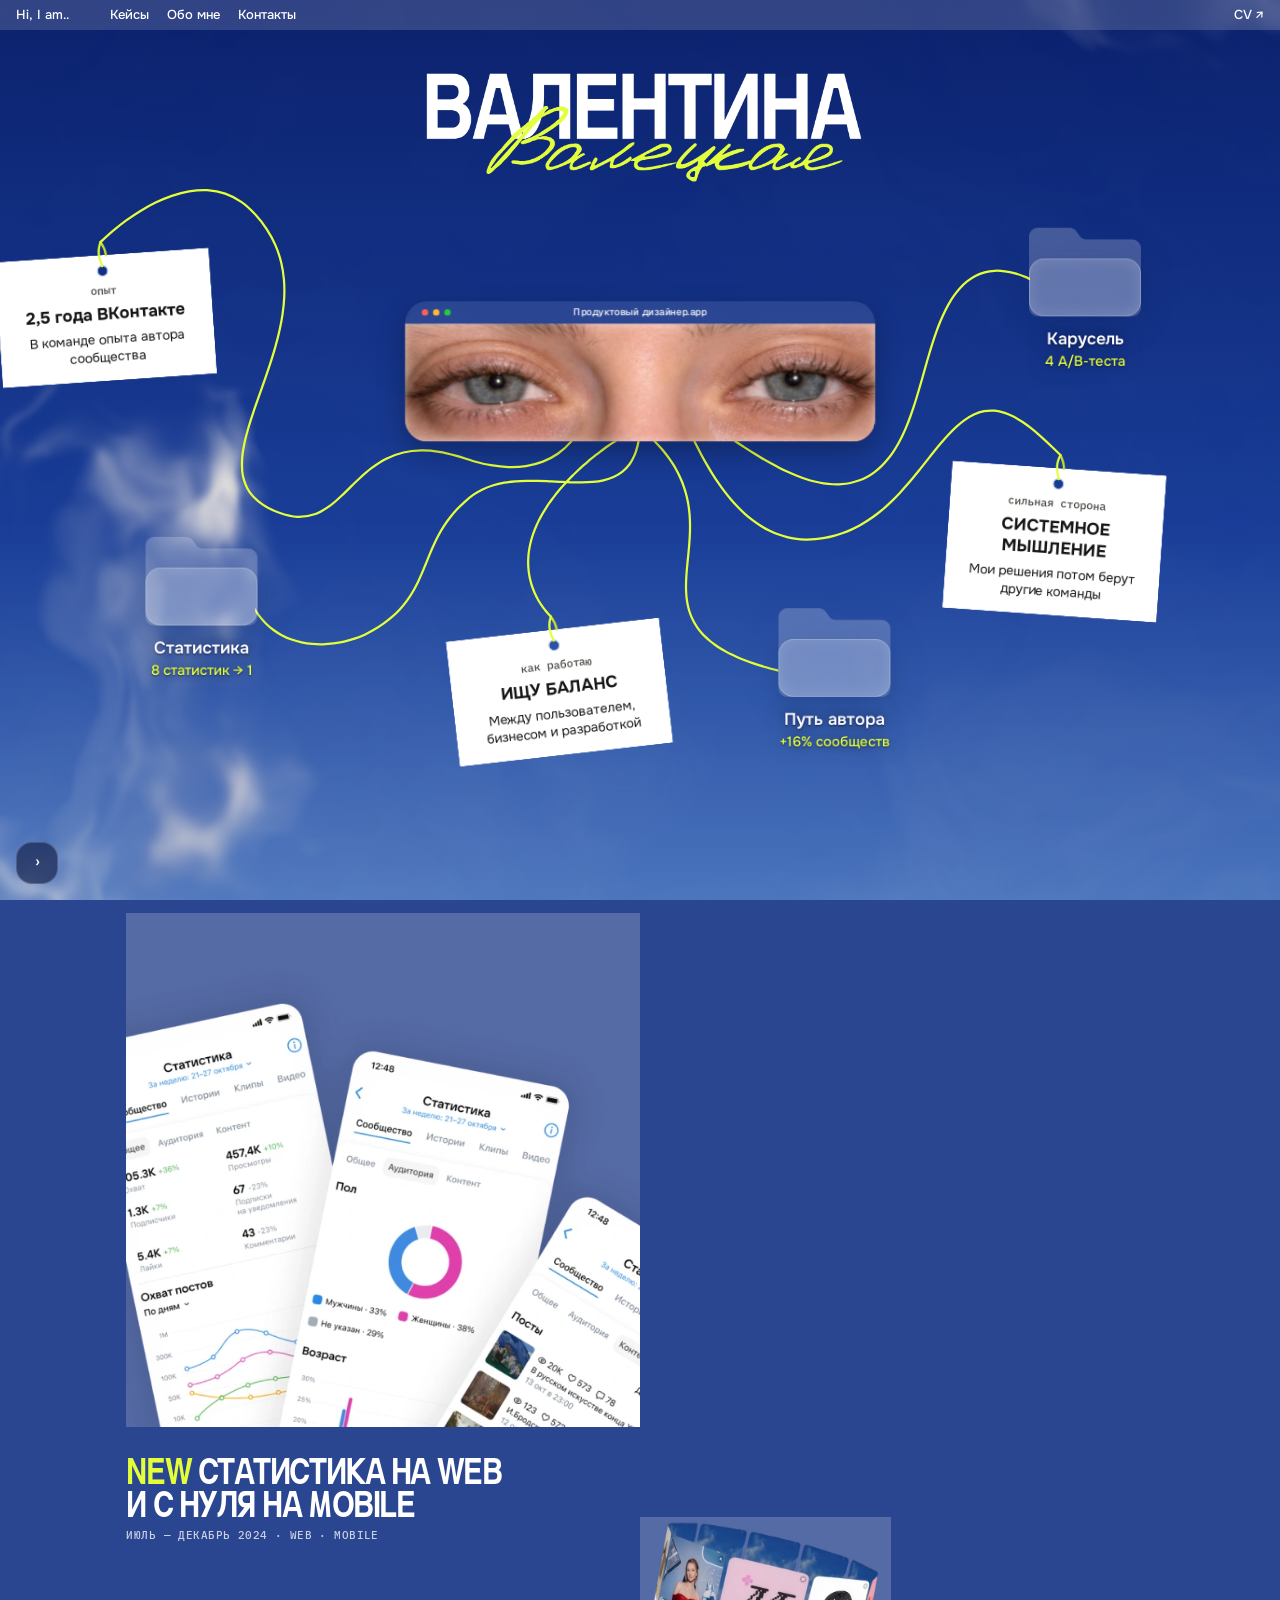
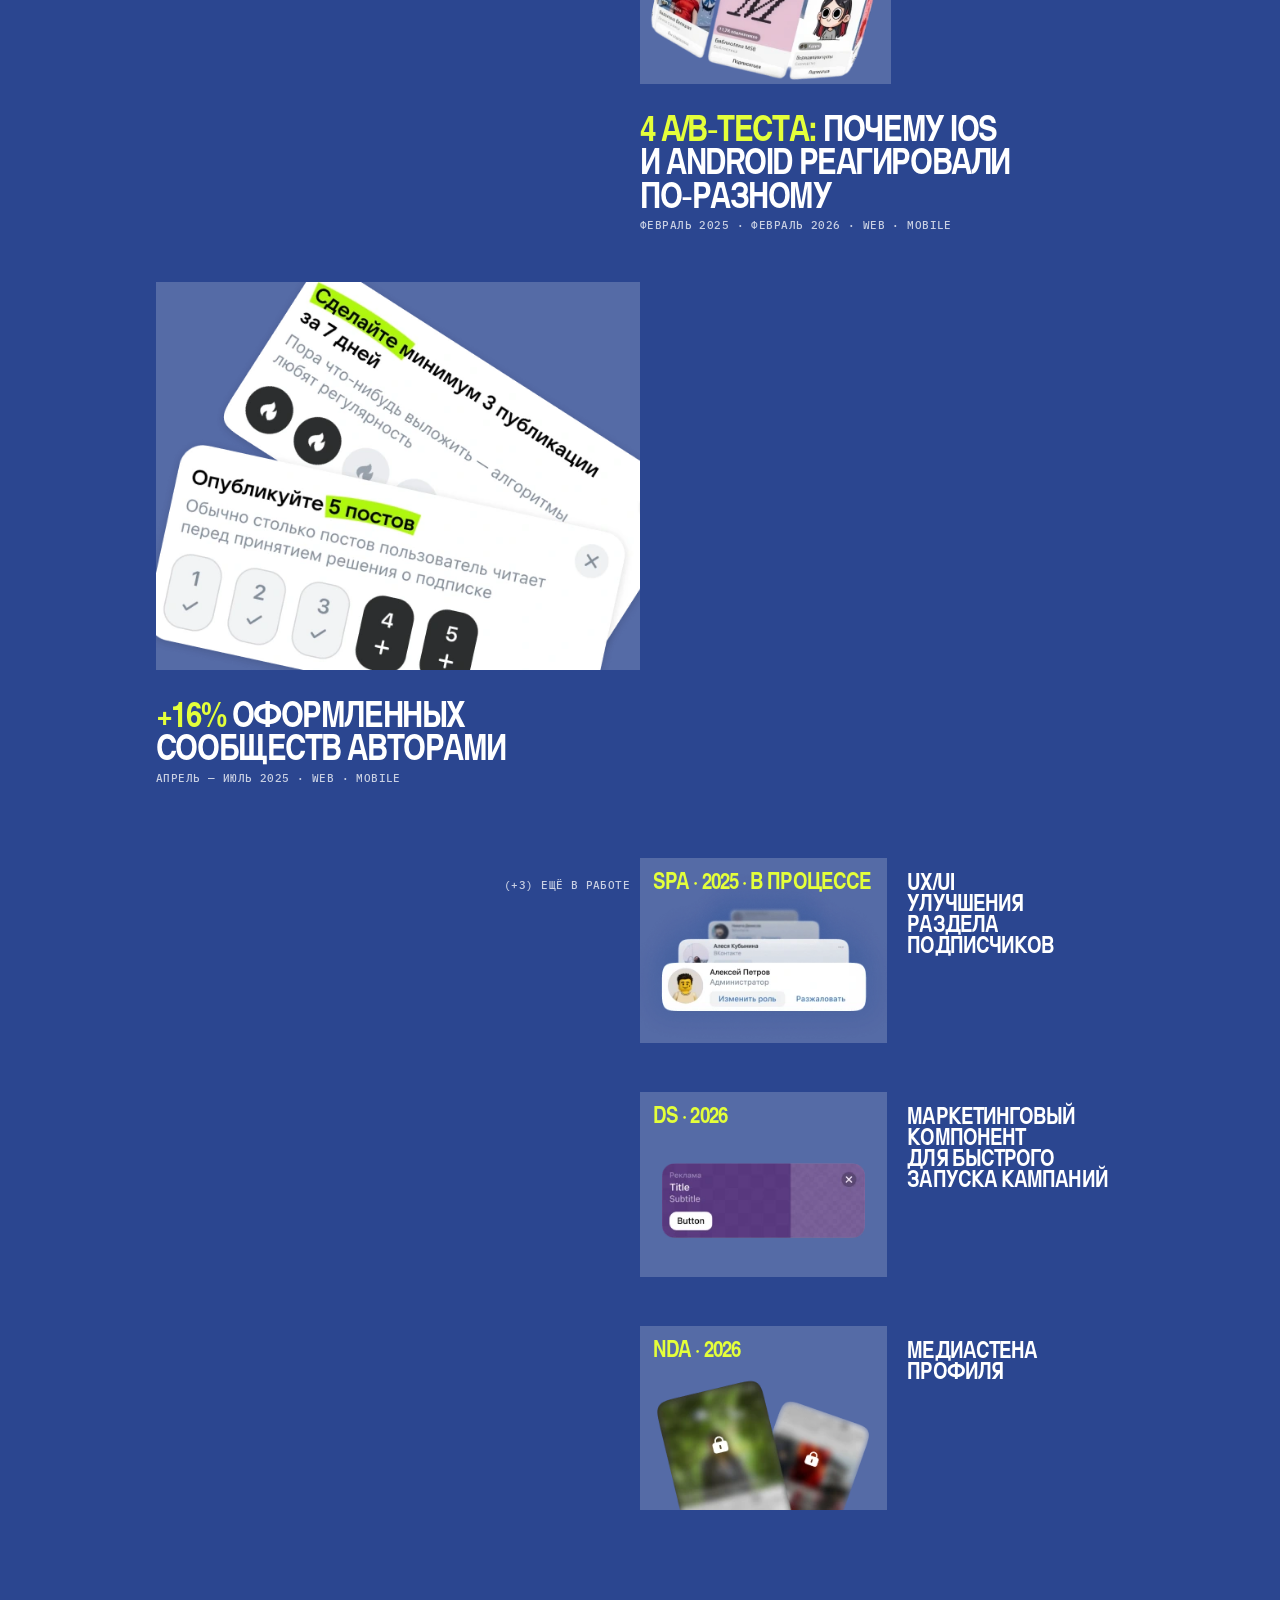
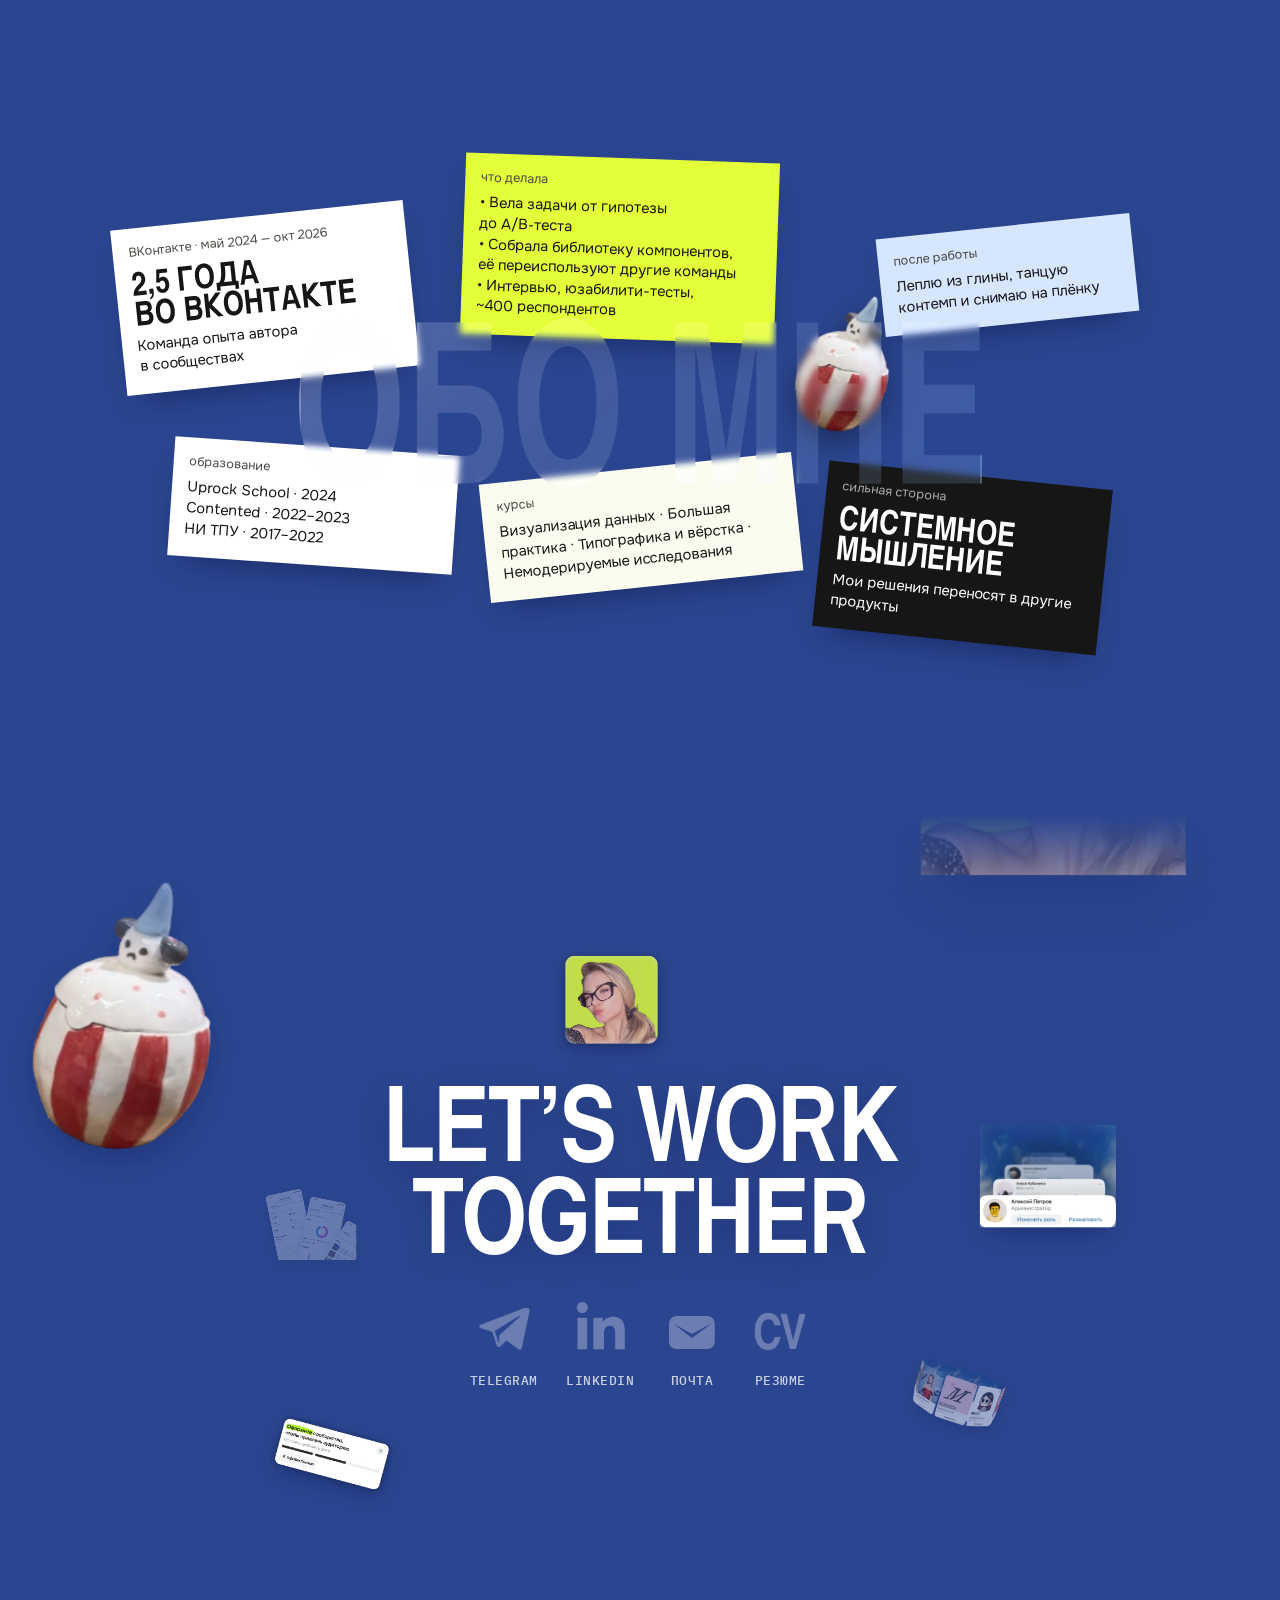
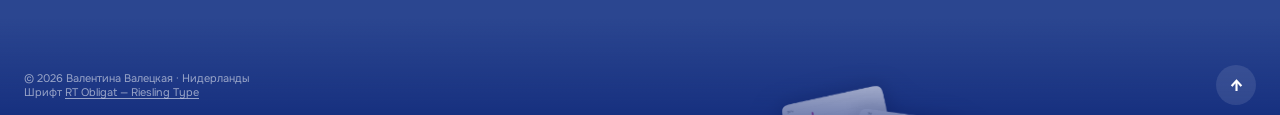
==== commit f8f2a1c6: "Тест плавности первого экрана: без забытой маски, облегчённое парение" ====
--- a/test/index.html
+++ b/test/index.html
@@ -10,7 +10,7 @@
 <link rel="stylesheet" href="css/web.css?v=11242345">
 <link rel="stylesheet" href="css/modal.css?v=11230410">
 <!-- ТЕСТОВАЯ КОПИЯ (test/): варианты масштаба блоков, 23.11. Пути — от корня сайта через <base>. -->
-<script>/* настройки, которые web.js читает при загрузке; v — вариант для сравнения (1 — зафиксирован, 2 — Figma 238:8845 + комментарии) */ { const q = new URLSearchParams(location.search), d = document.documentElement, v = q.get('sky1'); d.dataset.style = 'old'; d.dataset.skyTop = v === null ? '.35' : v; d.dataset.v = q.get('v') === '2' ? '2' : '1'; d.classList.add('v2-boot', 'js'); /* 'js' сразу в <head>: узлы первого экрана скрыты с первого кадра (раньше мелькали до загрузки web.js) */
+<script>/* настройки, которые web.js читает при загрузке; v — вариант для сравнения (1 — зафиксирован, 2 — Figma 238:8845 + комментарии) */ { const q = new URLSearchParams(location.search), d = document.documentElement, v = q.get('sky1'); d.dataset.style = 'old'; d.dataset.skyTop = v === null ? '.35' : v; d.dataset.v = q.get('v') === '2' ? '2' : '1'; d.dataset.sm = ['now', 'lite', 'still'].includes(q.get('sm')) ? q.get('sm') : 'lite'; /* 25.11 тест плавности первого экрана */ d.classList.add('v2-boot', 'js'); /* 'js' сразу в <head>: узлы первого экрана скрыты с первого кадра (раньше мелькали до загрузки web.js) */
   if ('scrollRestoration' in history) history.scrollRestoration = 'manual'; if (!location.hash) addEventListener('load', () => scrollTo(0, 0)); }
 /* «Обо мне» как в Figma 165:2635: положение [left, top] и наклон каждой карточки (порядок как в разметке) */
 window.PILE_LAYOUT = [[188, 130, -6], [540, 72, 2], [881, 210, 7], [965, 142, -6], [561, 388, -6], [903, 395, 6], [242, 366, 4]];
@@ -168,10 +168,10 @@
 
 <script>/* из-за <base> якоря (#cases, #case-…) вели бы на корень — делаем их ссылками на эту же страницу */
 document.querySelectorAll('a[href^="#"]').forEach(a => { a.href = location.pathname + location.search + a.getAttribute('href'); });</script>
-<script src="js/sky.js?v=11230410"></script>
+<script src="js/sky.js?v=11251100"></script>
 <script src="js/eyes.js?v=11230410"></script>
 <script src="js/cases.js?v=11230410"></script>
-<script src="js/web.js?v=11251010"></script>
-<script src="test/fit.js?v=61"></script>
+<script src="js/web.js?v=11251100"></script>
+<script src="test/fit.js?v=62"></script>
 </body>
 </html>
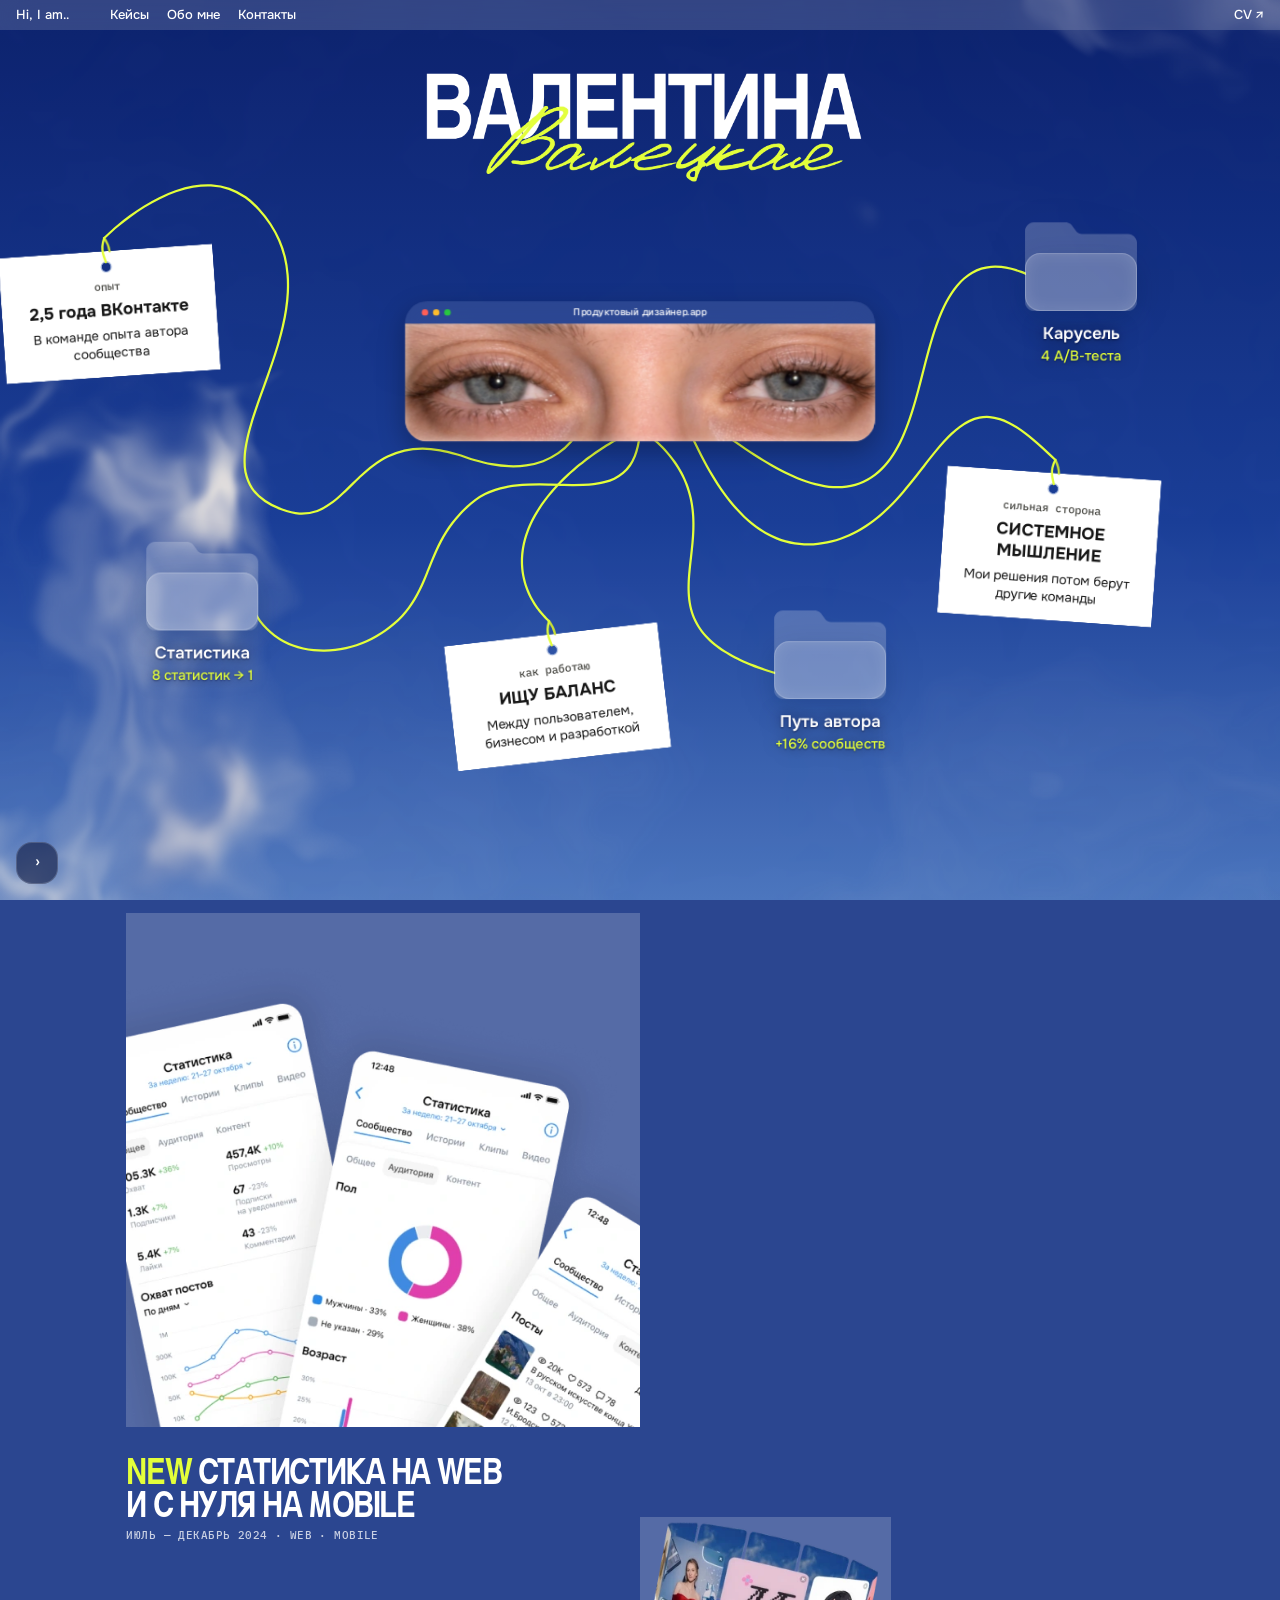
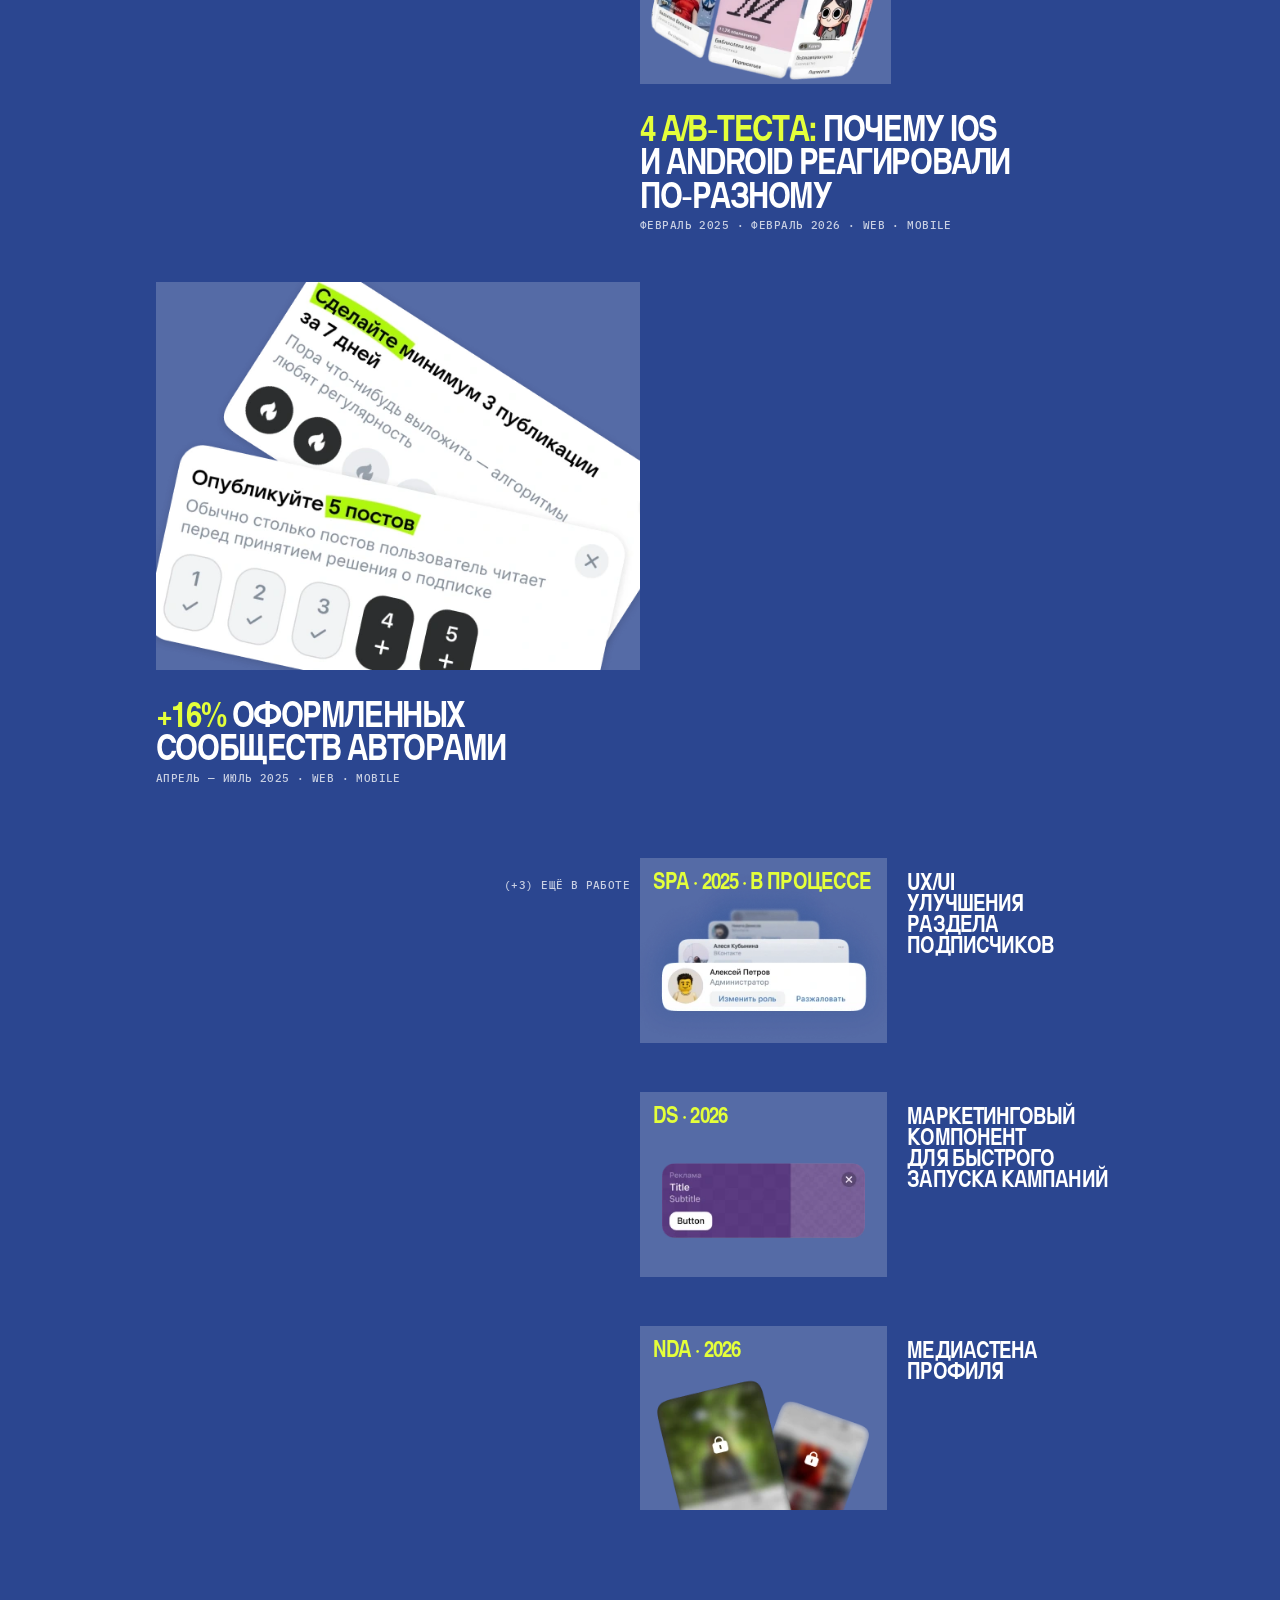
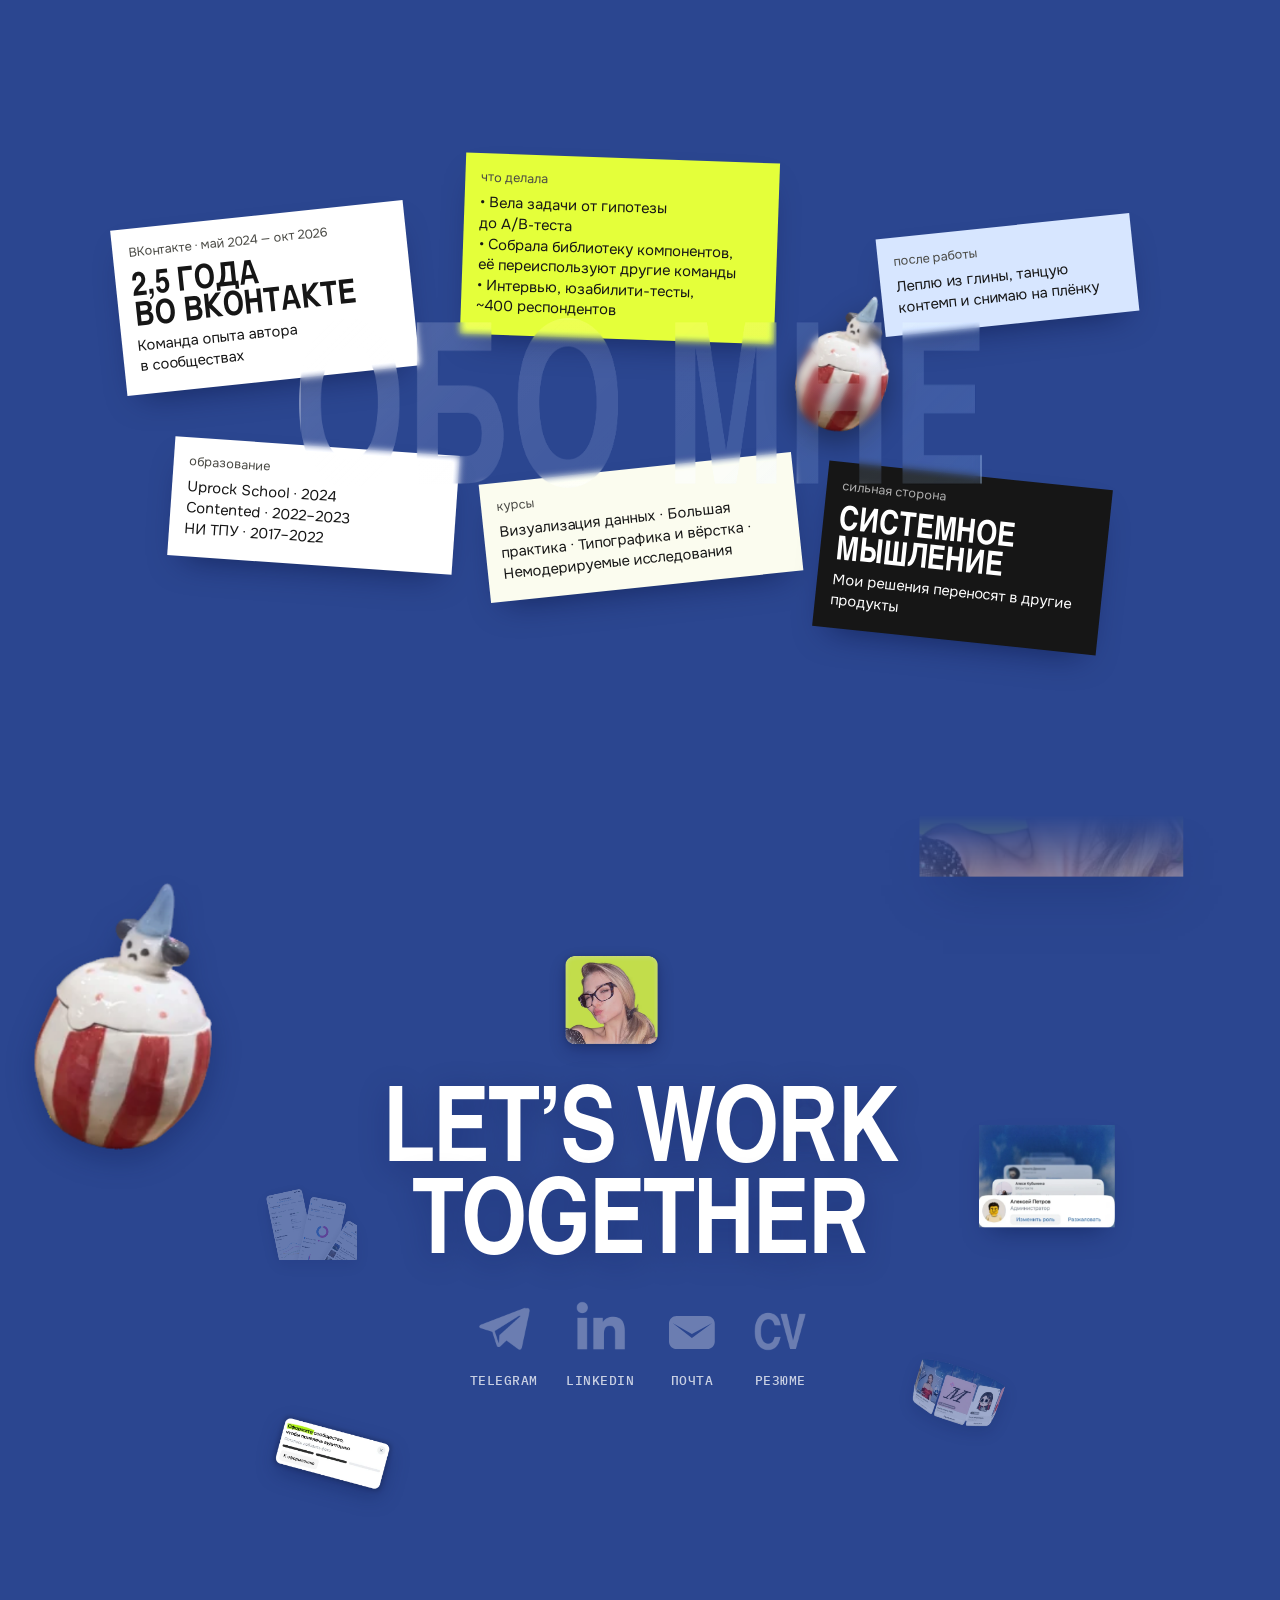
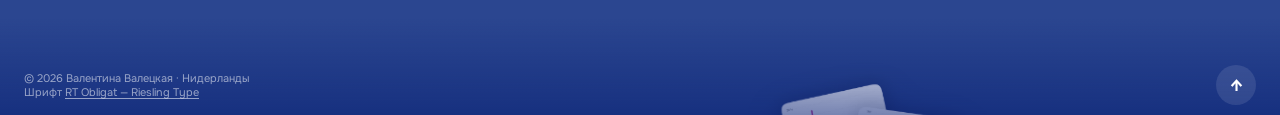
==== commit 3f9a22e9: "Ховер папок: 240/180 мс, одно за другим, зона без запаса; верёвки без ступенек" ====
--- a/test/index.html
+++ b/test/index.html
@@ -17,7 +17,7 @@
 /* Вариант №2 (её комментарий 24.11, 22:24): карточки закрывают надпись «Обо мне» — она проявляется, только когда видно ≥60 % её площади.
    Порядок: ВКонтакте, что делала (висит на верёвке по центру), игрушка, после работы, курсы, сильная сторона, образование */
 if (document.documentElement.dataset.v === '2') window.PILE_LAYOUT = [[279, 135, -6], [560, 84, 4], [858, 150, 7], [953, 178, -9.2], [570, 324, -8.2], [865, 323, 13.1], [324, 313, 6.3]]; /* её исходная композиция 249:9943 (25.11), центр бирки — на оси */</script>
-<link rel="stylesheet" href="test/fit.css?v=65">
+<link rel="stylesheet" href="test/fit.css?v=66">
 </head>
 <body class="v7">
 <div class="sky" aria-hidden="true"></div>
@@ -171,7 +171,7 @@
 <script src="js/sky.js?v=11251100"></script>
 <script src="js/eyes.js?v=11230410"></script>
 <script src="js/cases.js?v=11230410"></script>
-<script src="js/web.js?v=11251100"></script>
-<script src="test/fit.js?v=62"></script>
+<script src="js/web.js?v=11251110"></script>
+<script src="test/fit.js?v=63"></script>
 </body>
 </html>
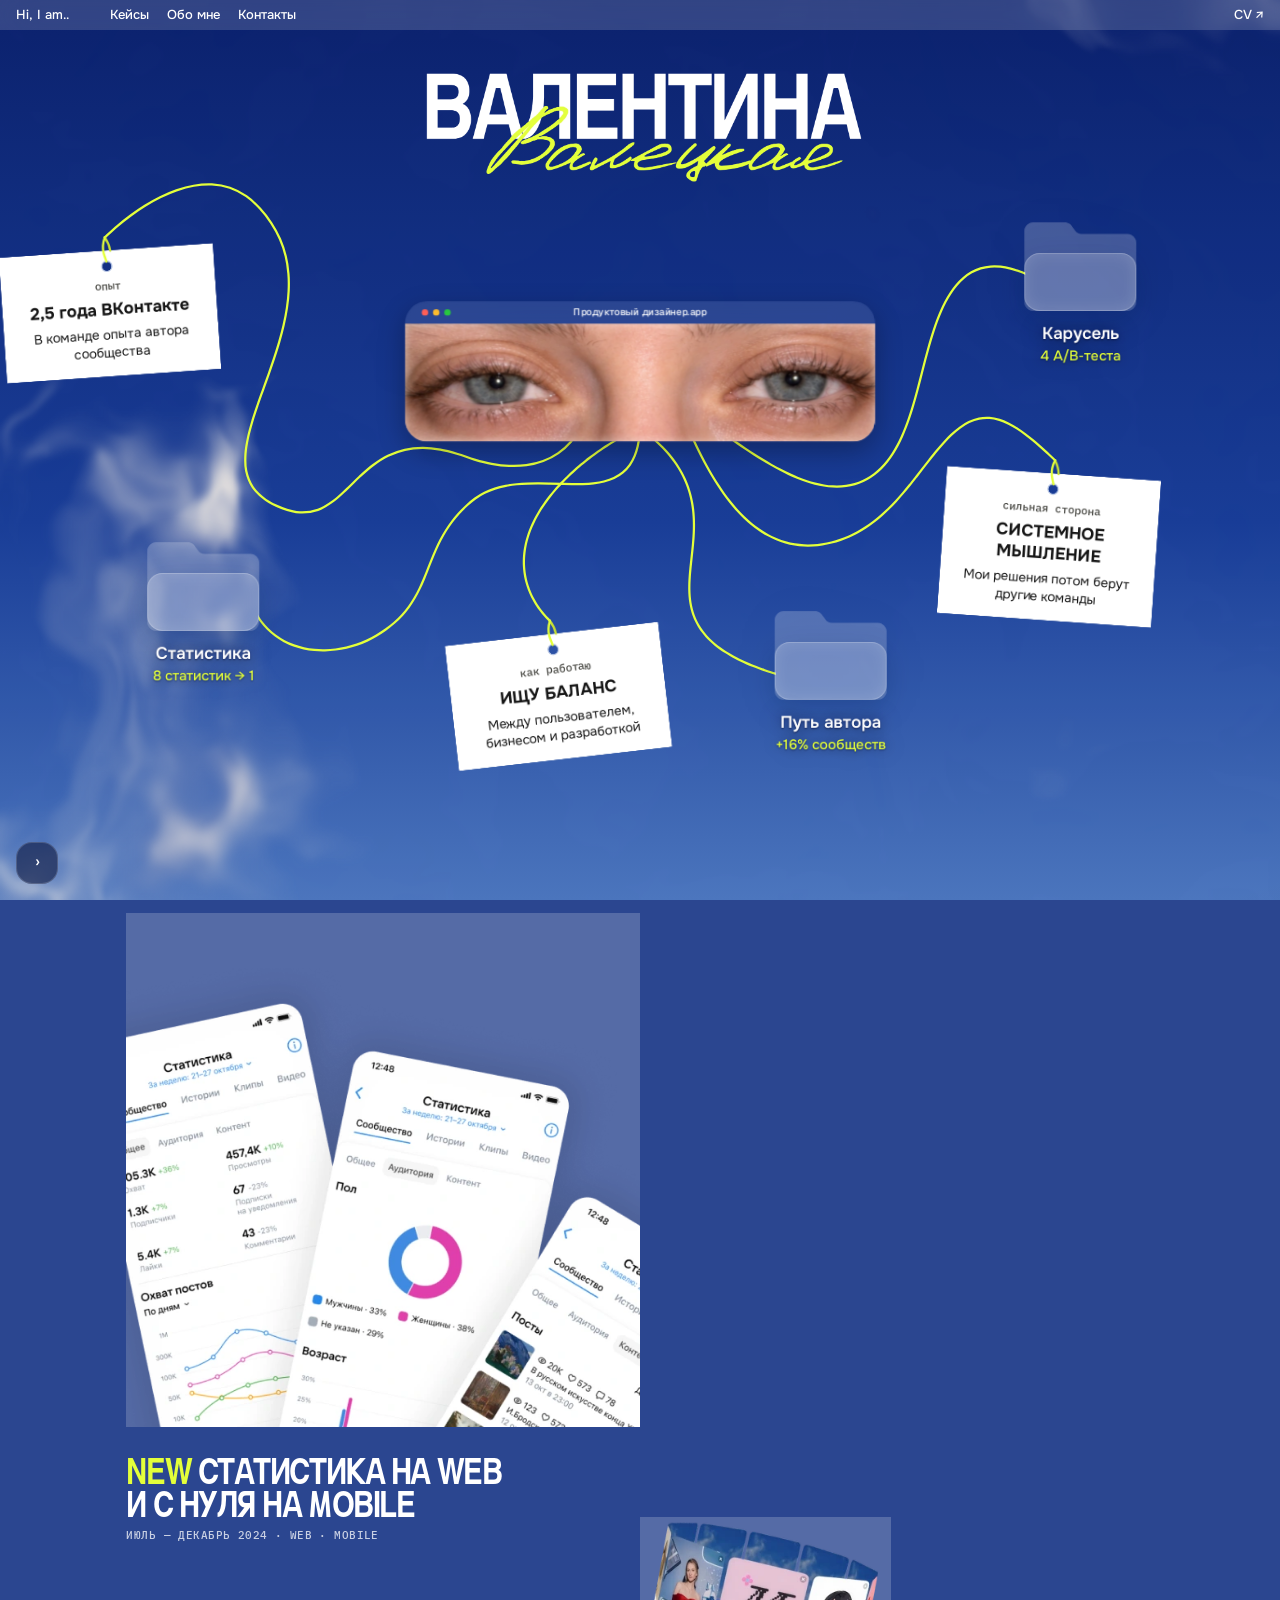
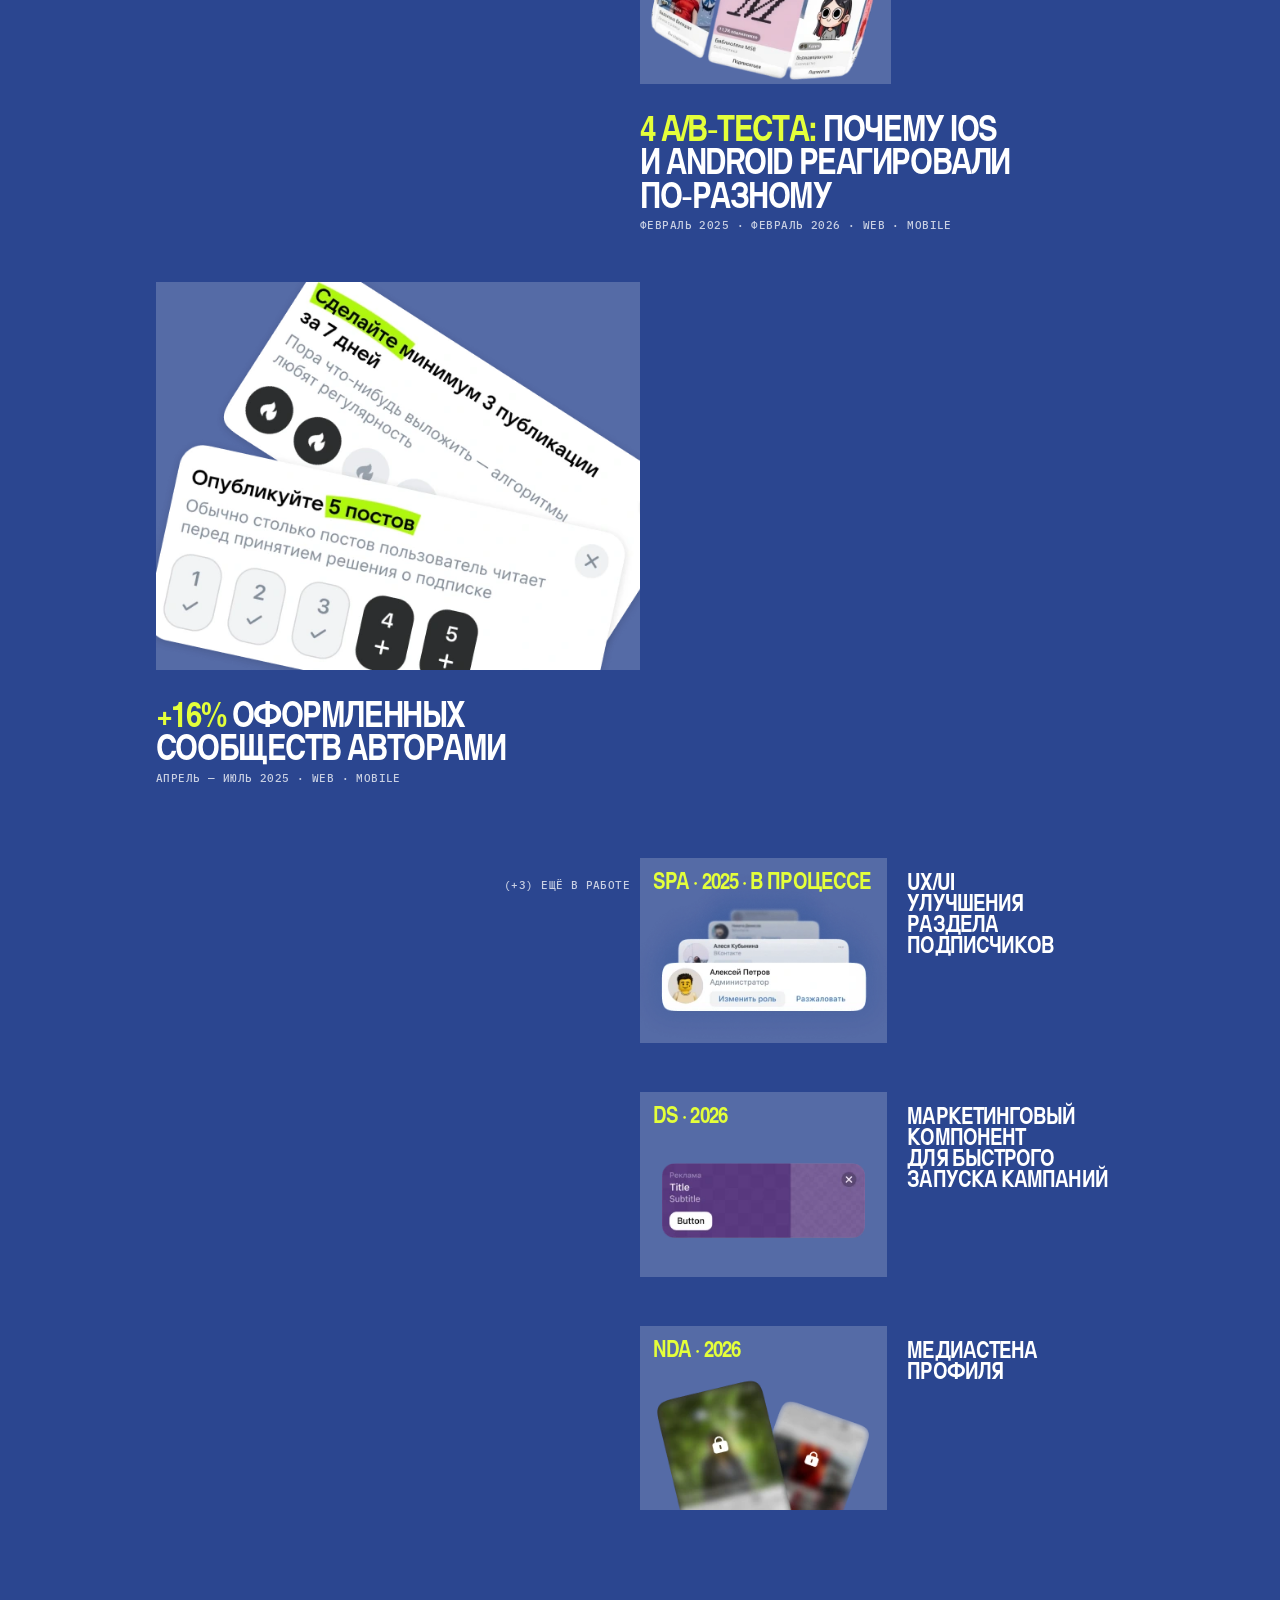
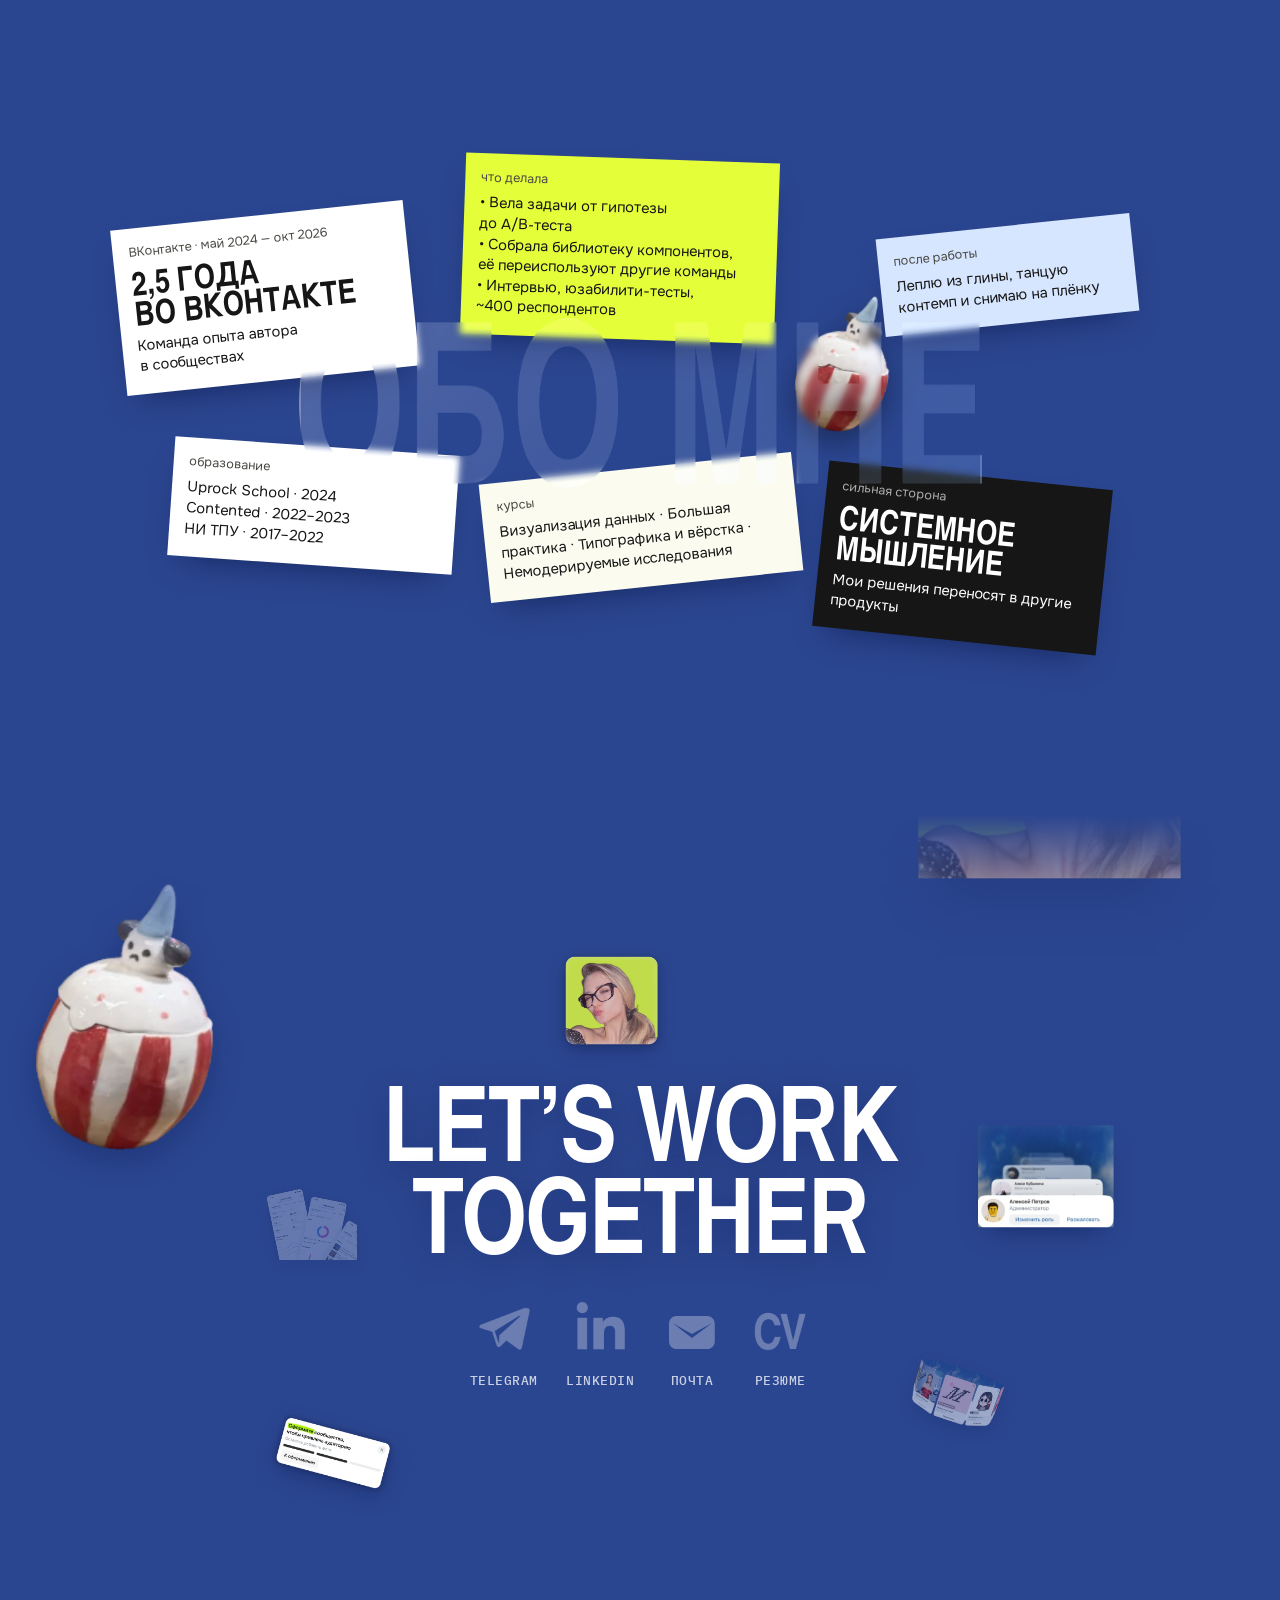
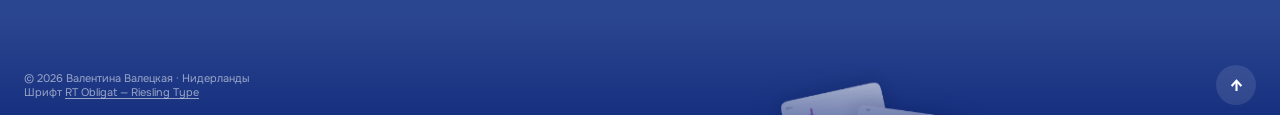
==== commit 5edd3c25: "Длинная верёвка: после стикера — прямая" ====
--- a/test/index.html
+++ b/test/index.html
@@ -172,6 +172,6 @@
 <script src="js/eyes.js?v=11230410"></script>
 <script src="js/cases.js?v=11230410"></script>
 <script src="js/web.js?v=11251110"></script>
-<script src="test/fit.js?v=63"></script>
+<script src="test/fit.js?v=64"></script>
 </body>
 </html>
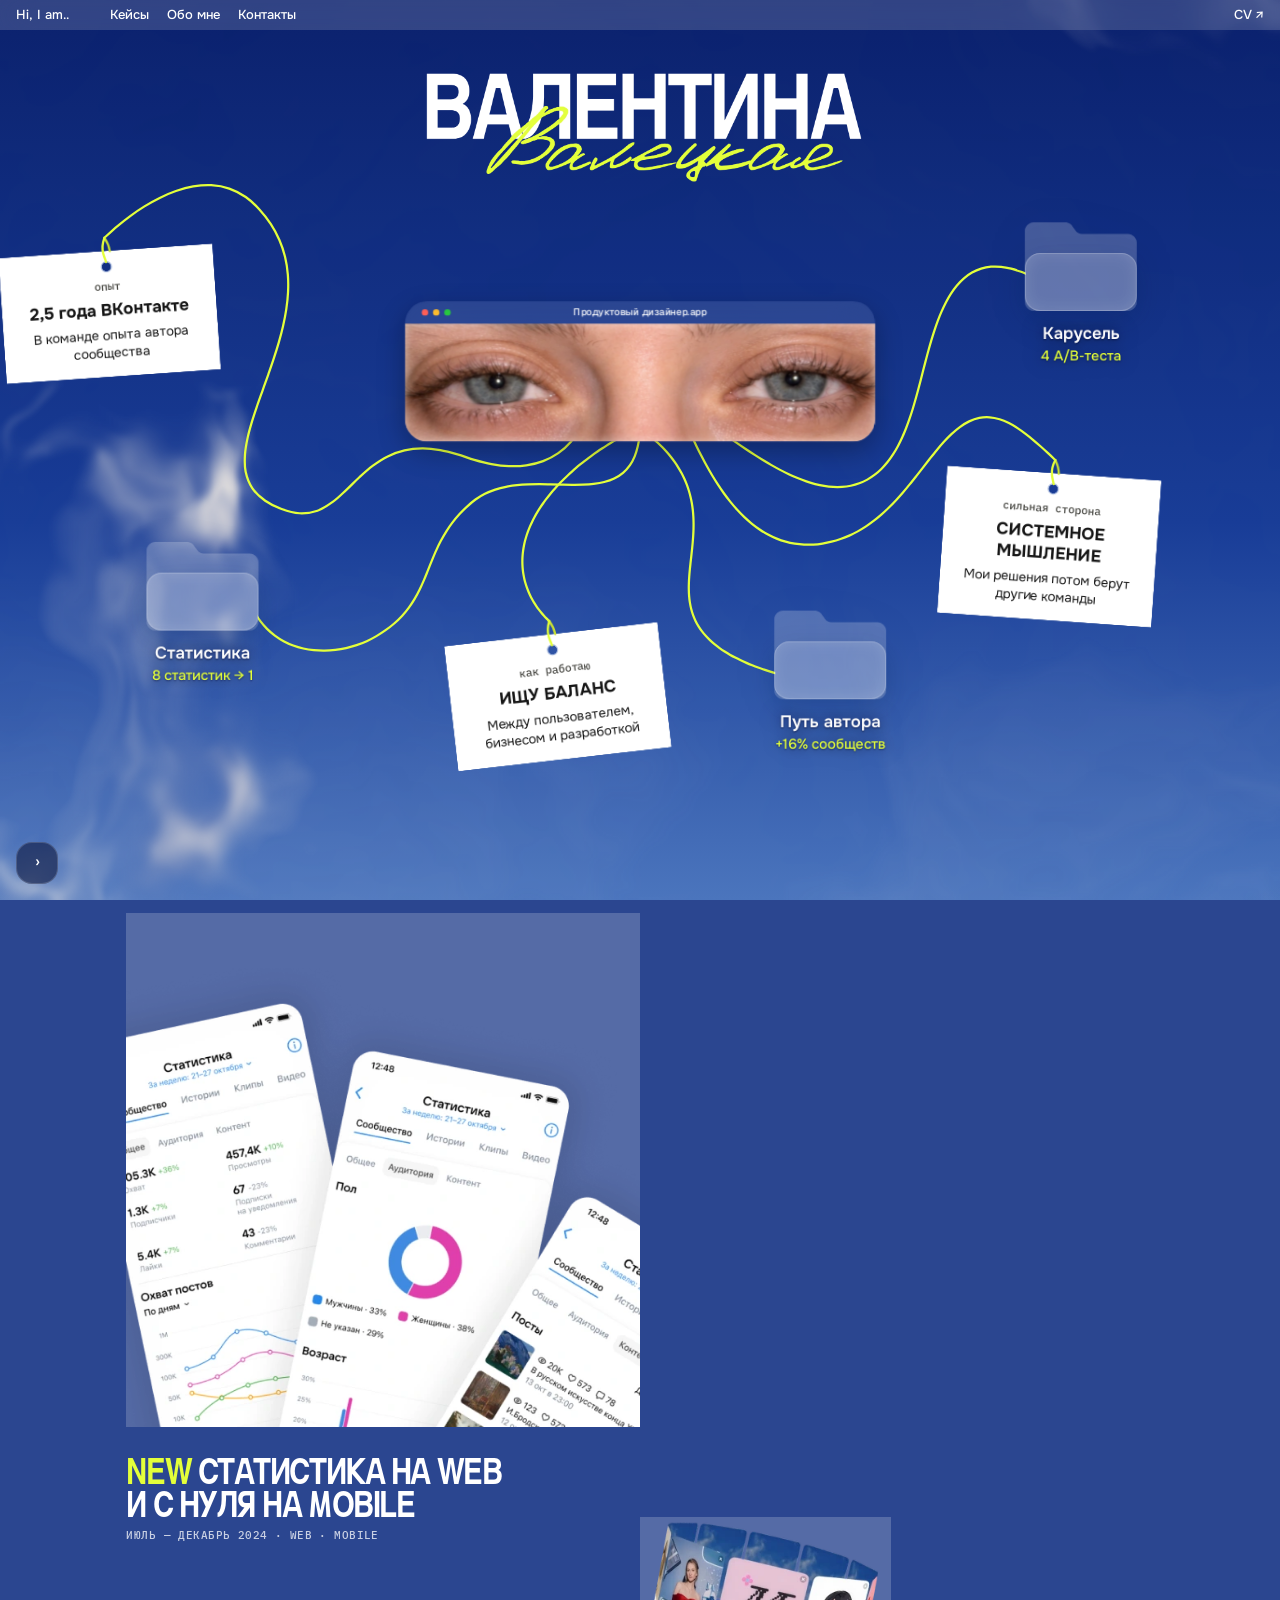
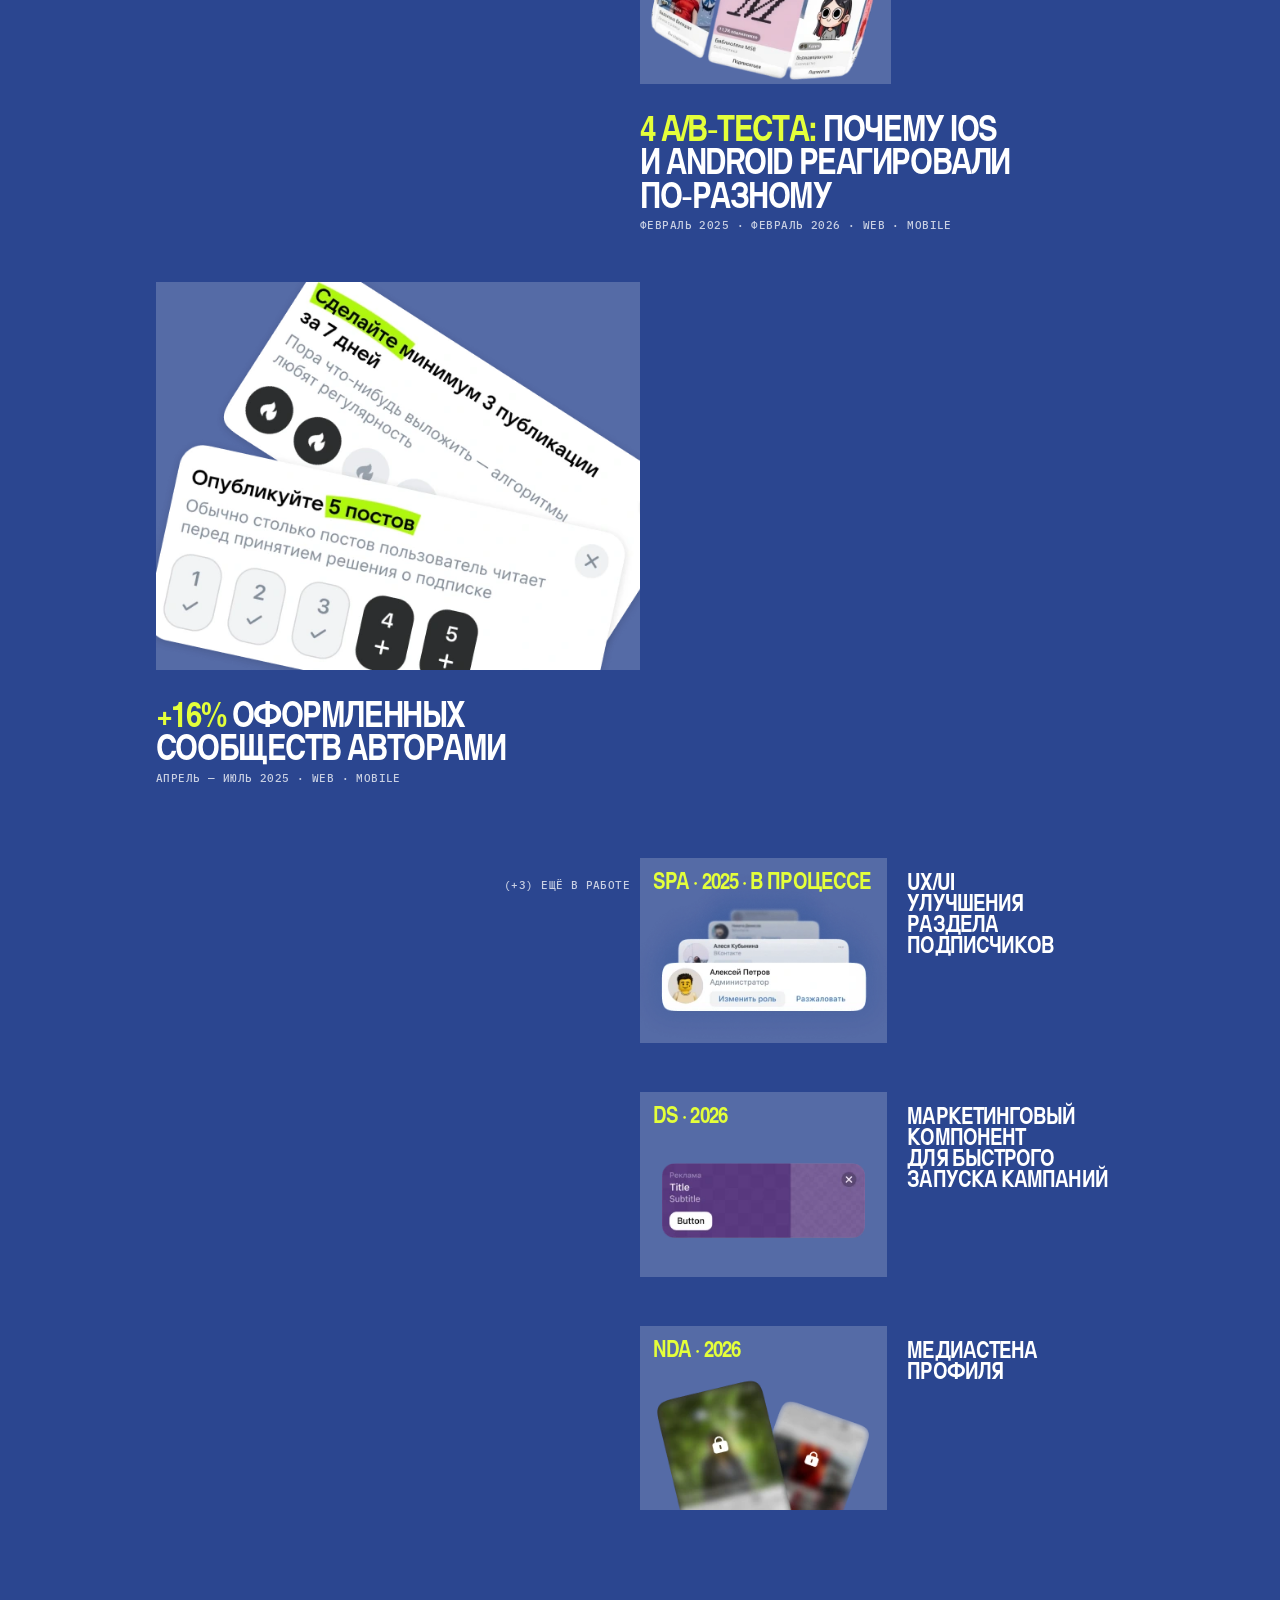
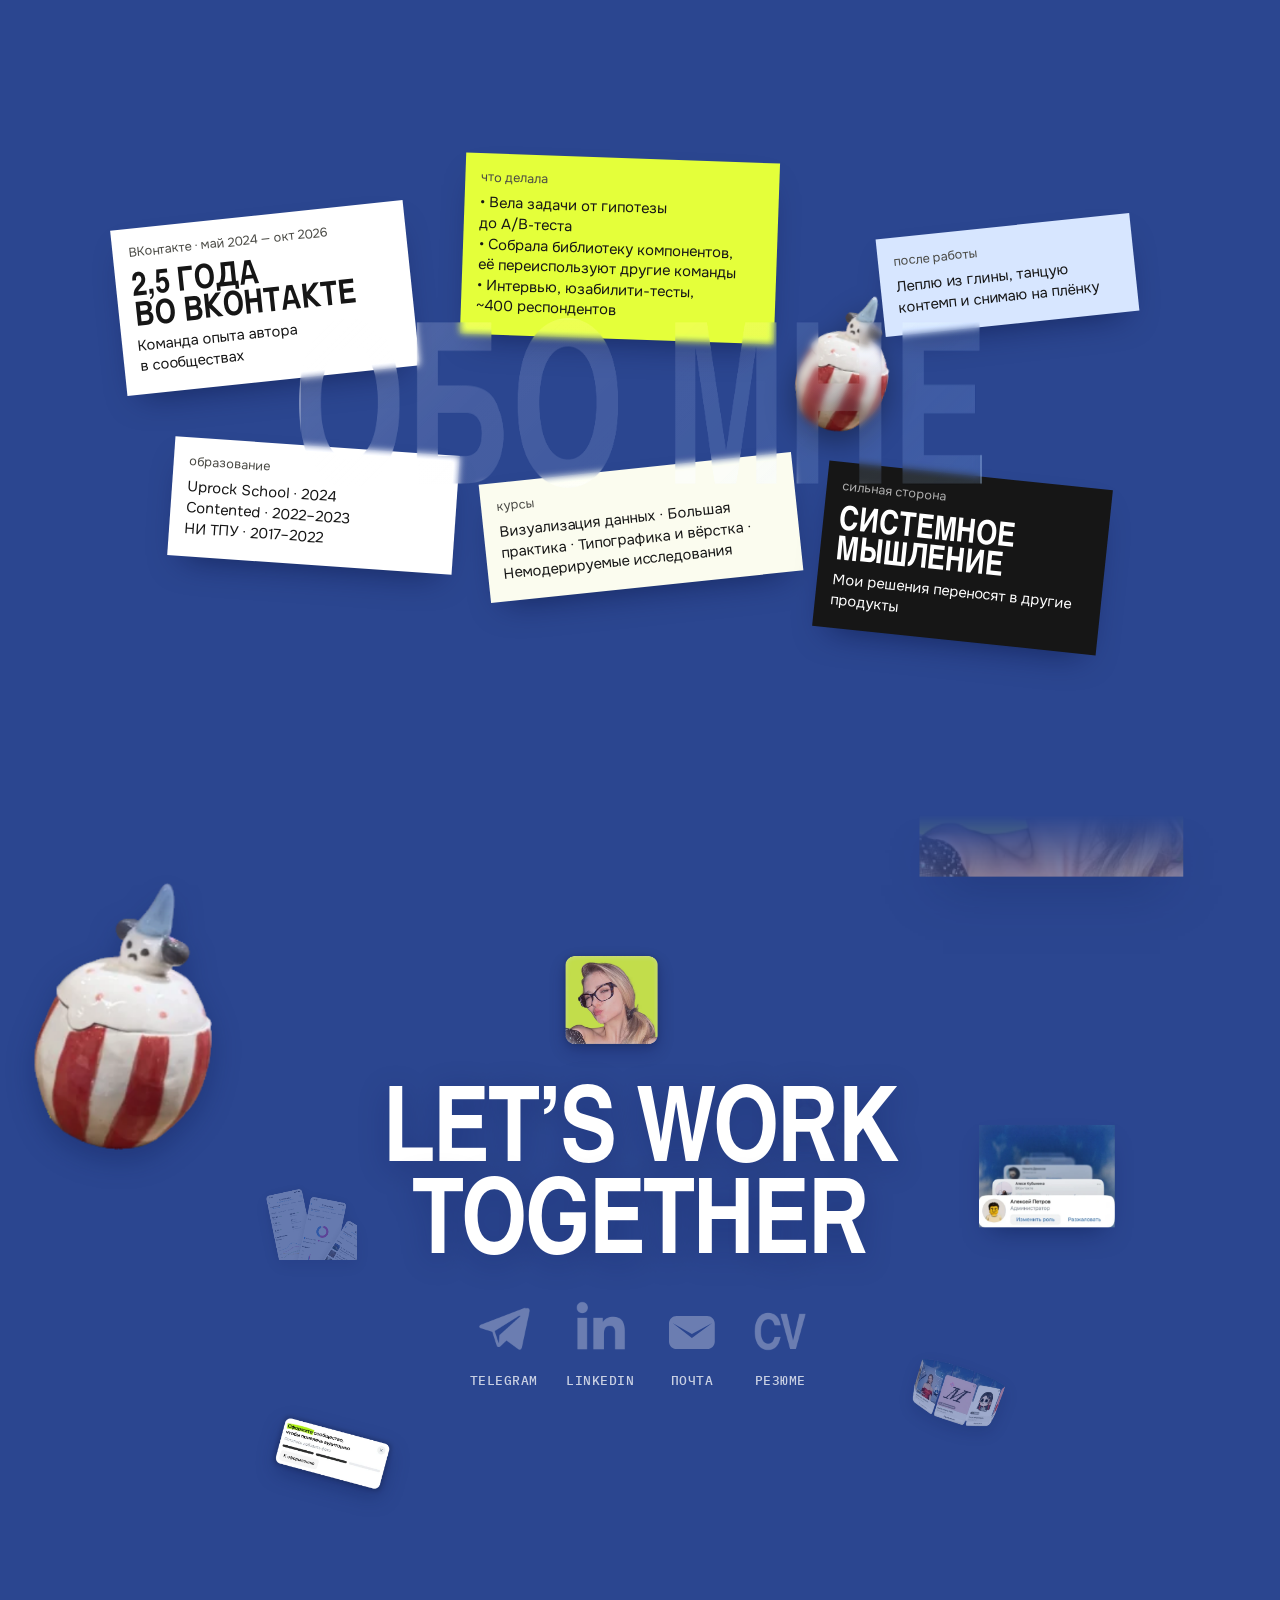
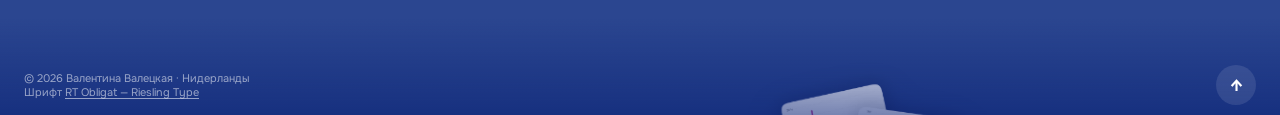
==== commit aebb0dbe: "Прод: убрана служебная панель стекла, чистый адрес без ?glass и ?fit" ====
--- a/test/index.html
+++ b/test/index.html
@@ -172,6 +172,6 @@
 <script src="js/eyes.js?v=11230410"></script>
 <script src="js/cases.js?v=11230410"></script>
 <script src="js/web.js?v=11251110"></script>
-<script src="test/fit.js?v=64"></script>
+<script src="test/fit.js?v=65"></script>
 </body>
 </html>
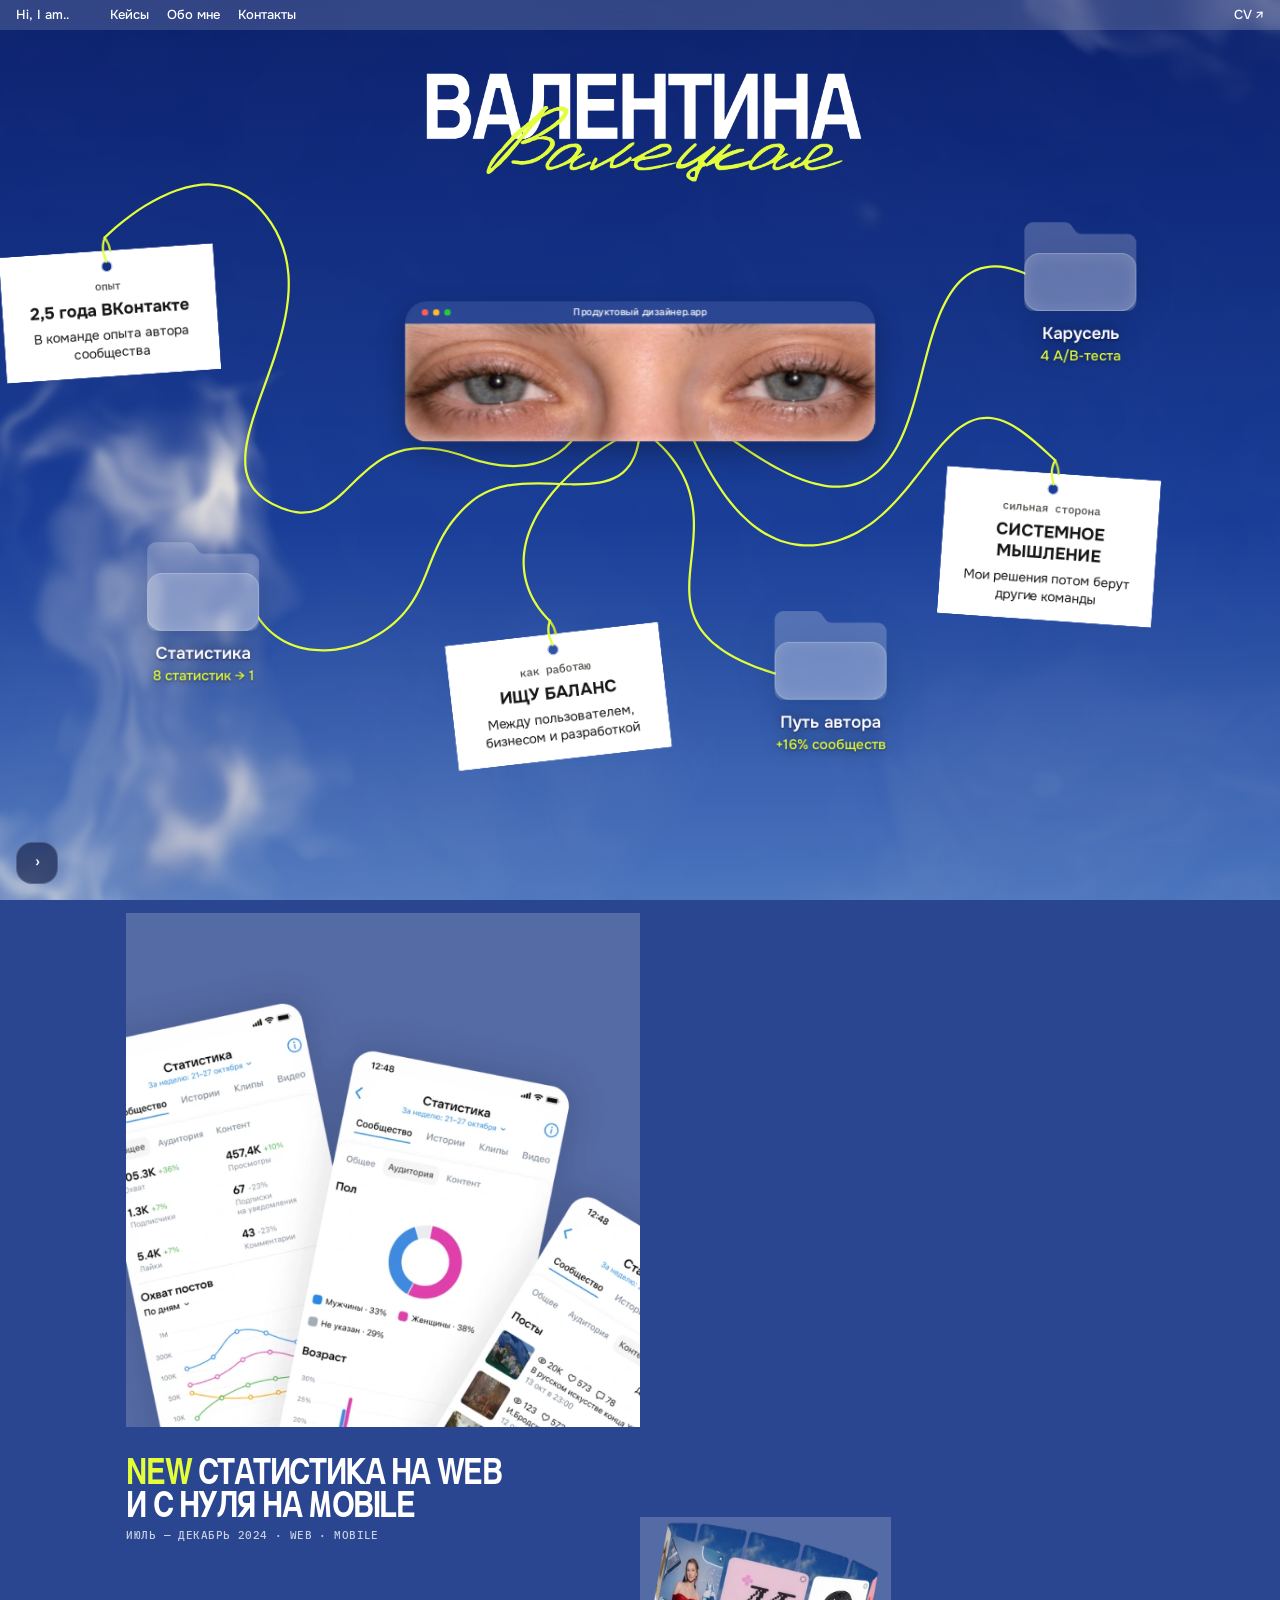
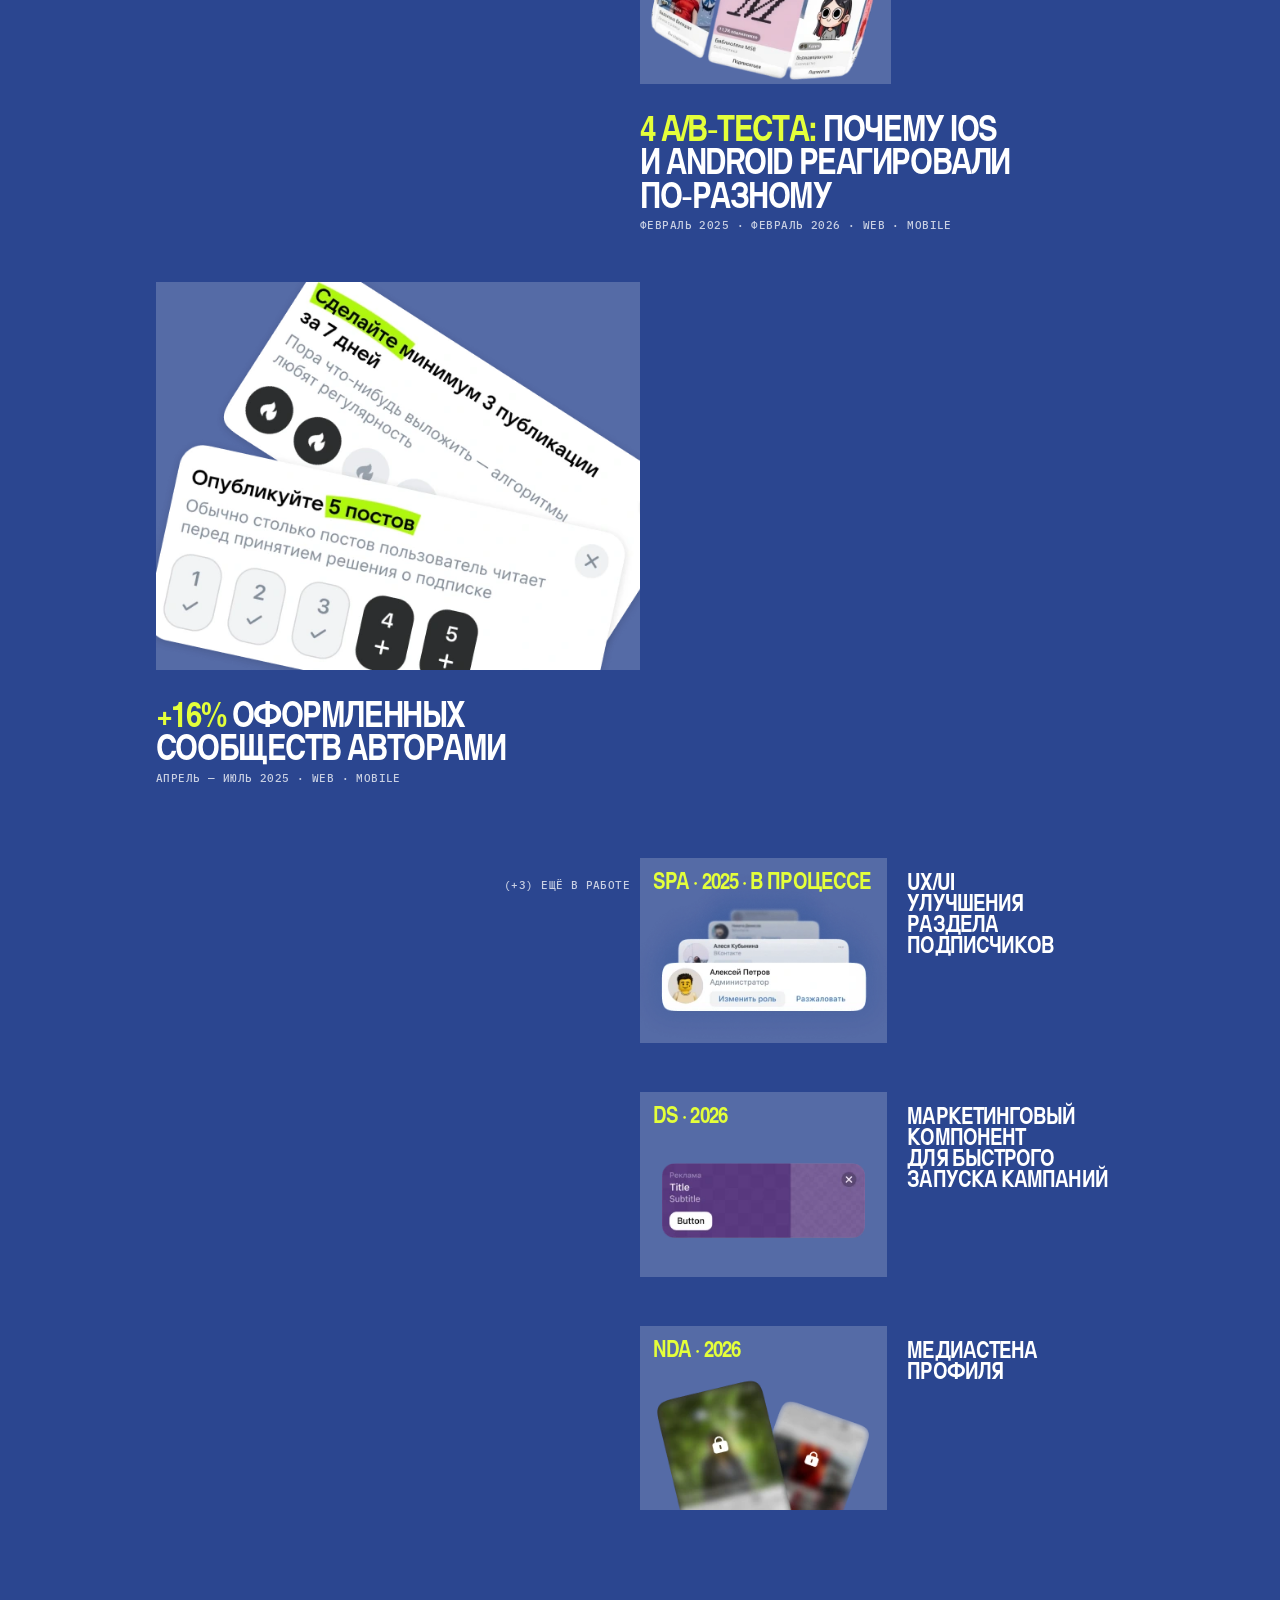
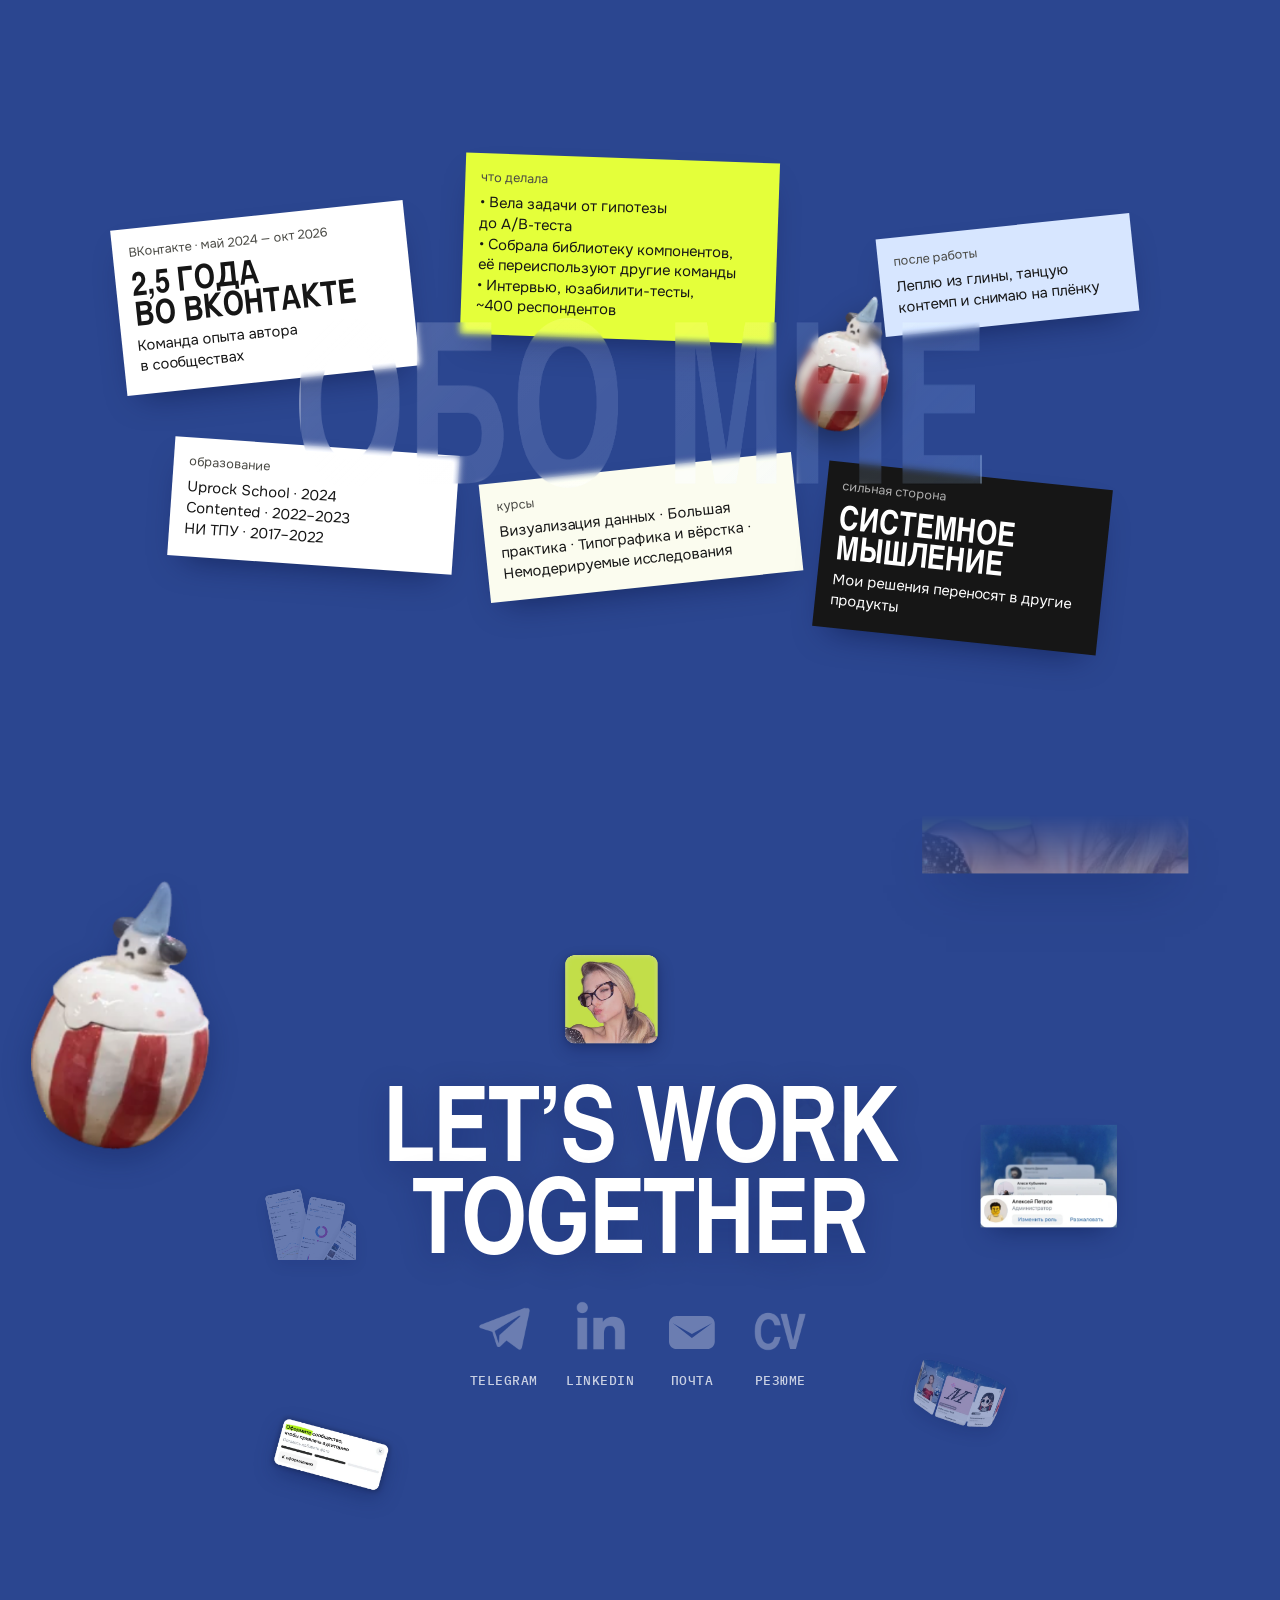
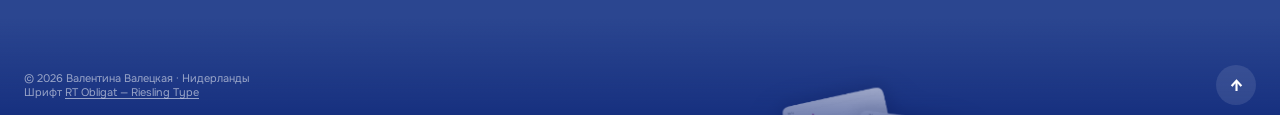
==== commit 960596db: "Прод: ховер 240/180 и одно за другим, облегчённая плавность, стекло выключено" ====
--- a/test/index.html
+++ b/test/index.html
@@ -17,7 +17,7 @@
 /* Вариант №2 (её комментарий 24.11, 22:24): карточки закрывают надпись «Обо мне» — она проявляется, только когда видно ≥60 % её площади.
    Порядок: ВКонтакте, что делала (висит на верёвке по центру), игрушка, после работы, курсы, сильная сторона, образование */
 if (document.documentElement.dataset.v === '2') window.PILE_LAYOUT = [[279, 135, -6], [560, 84, 4], [858, 150, 7], [953, 178, -9.2], [570, 324, -8.2], [865, 323, 13.1], [324, 313, 6.3]]; /* её исходная композиция 249:9943 (25.11), центр бирки — на оси */</script>
-<link rel="stylesheet" href="test/fit.css?v=66">
+<link rel="stylesheet" href="test/fit.css?v=67">
 </head>
 <body class="v7">
 <div class="sky" aria-hidden="true"></div>
@@ -171,7 +171,7 @@
 <script src="js/sky.js?v=11251100"></script>
 <script src="js/eyes.js?v=11230410"></script>
 <script src="js/cases.js?v=11230410"></script>
-<script src="js/web.js?v=11251110"></script>
+<script src="js/web.js?v=11251305"></script>
 <script src="test/fit.js?v=65"></script>
 </body>
 </html>
